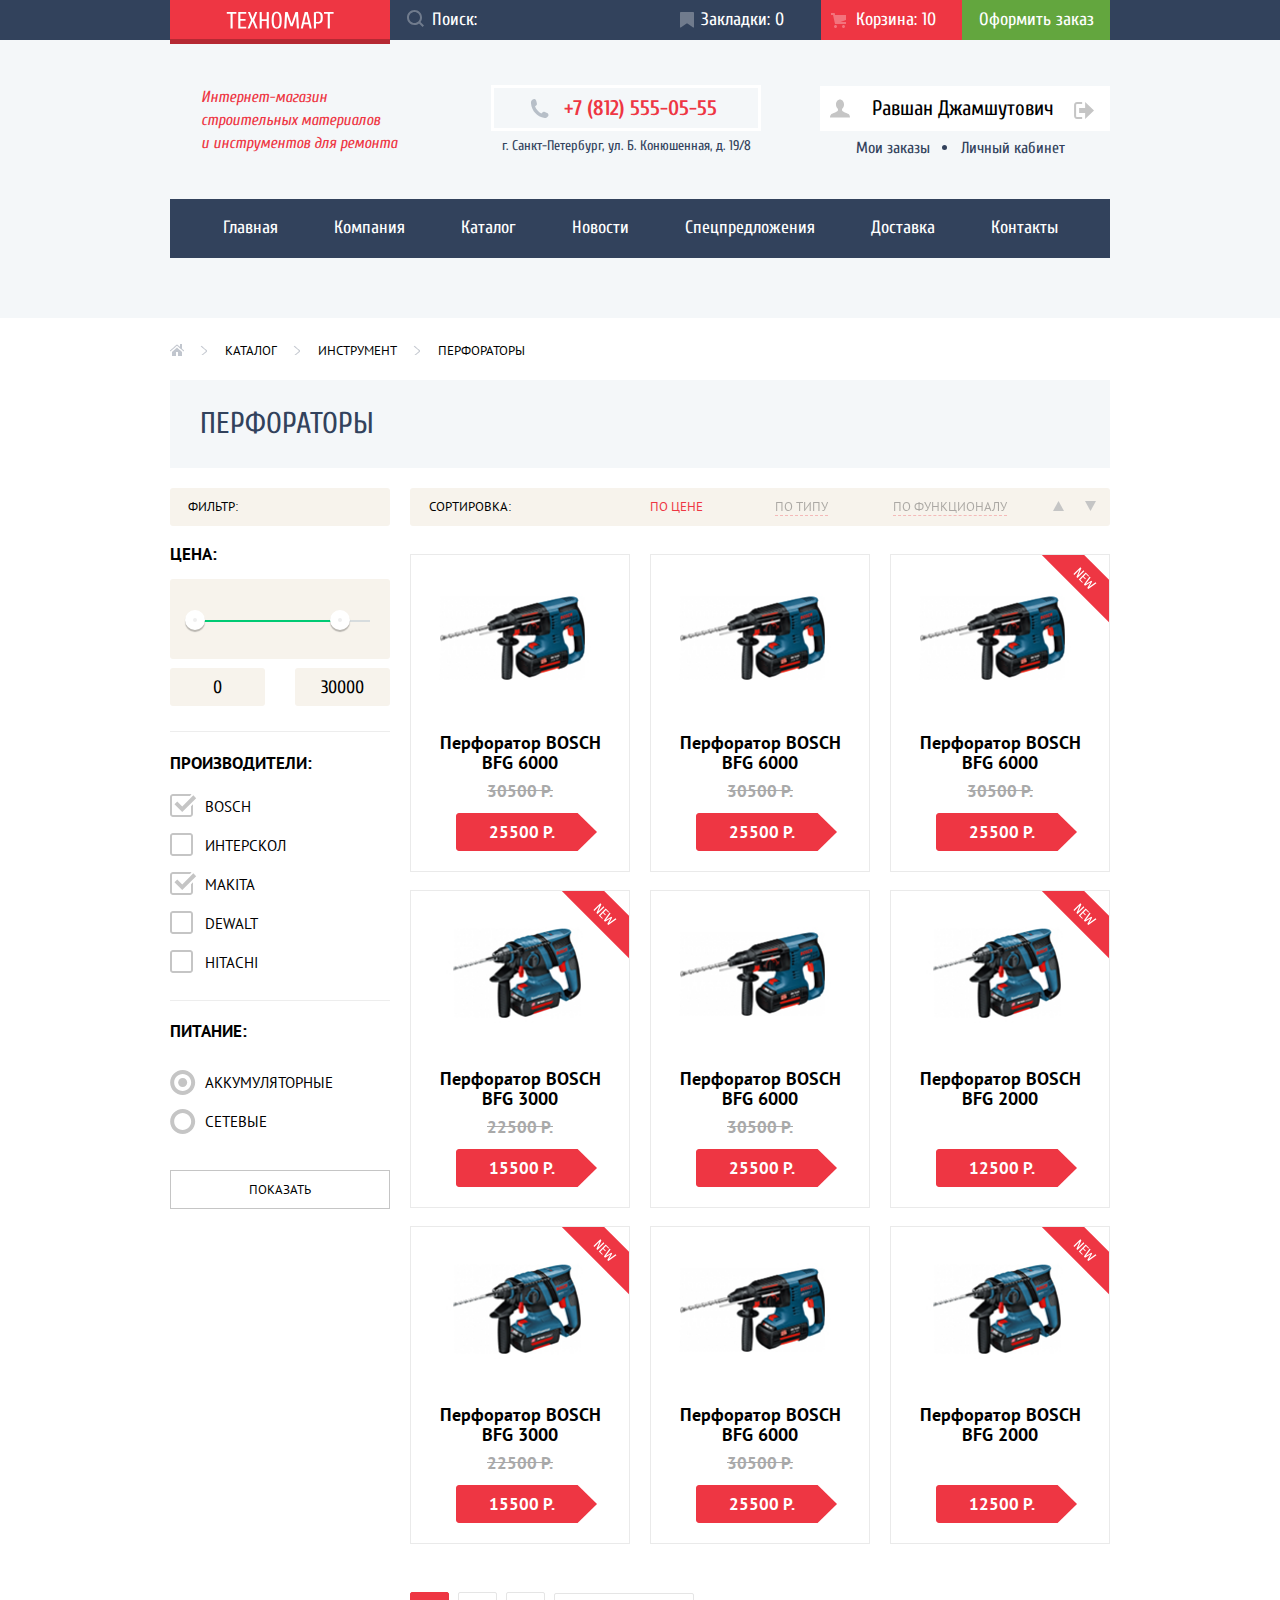
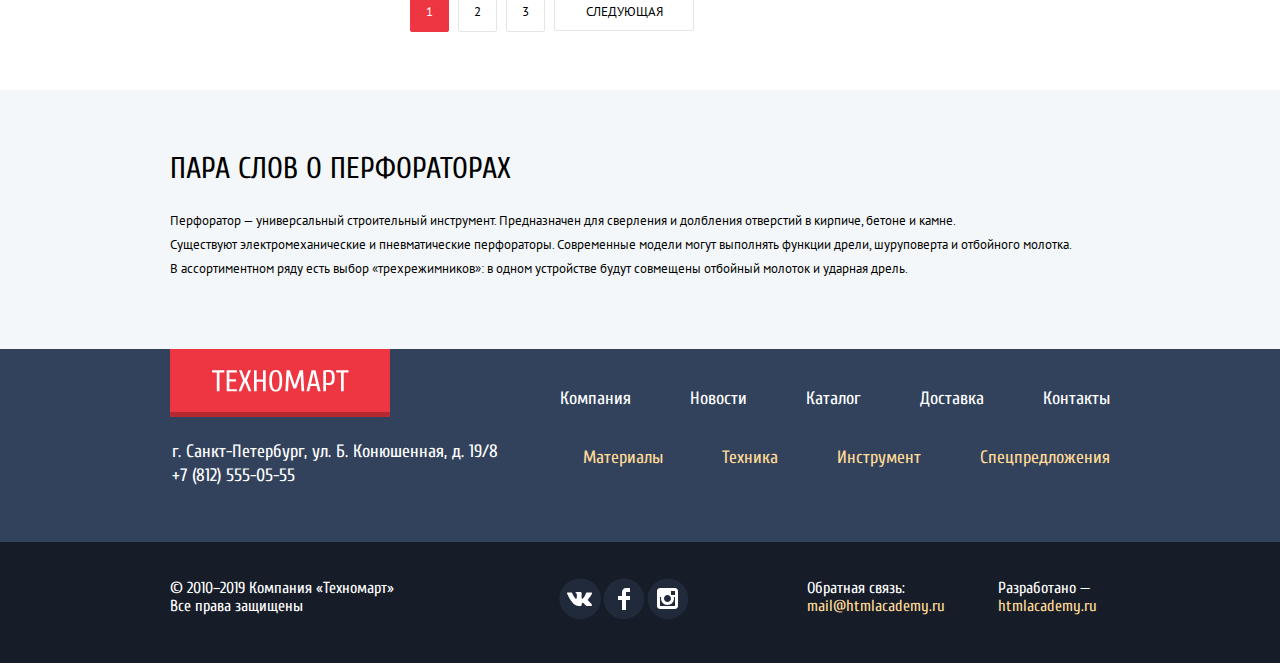
==== catalog.html @ 184f6bbd "." ====
<!DOCTYPE html>
<html lang="ru">

<head>
  <meta charset="UTF-8">
  <title>Техномарт-каталог</title>
  <link
    href="https://fonts.googleapis.com/css2?family=Cuprum:ital,wght@0,400;0,700;1,400&family=PT+Sans:wght@400;700&display=swap"
    rel="stylesheet">
  <link rel="stylesheet" href="css/normalize.css">
  <link rel="stylesheet" href="css/styles.css">
</head>

<body>
  <header class="header header-catalog">
    <div class="header-panel">
      <div class="header-container">
        <a href="index.html" class="header-logo-link">
          <img src="img/logo-technomart.svg" alt="Техномарт" width="108" height="18" class="header-logo">
        </a>
        <form class="input-search-form" action="echo.htmlacademy.ru" method="post">
          <input class="input-search" type="text" name="search" id="search-field" placeholder="Поиск:">
          <label class="header-search-icon" for="search-field">
            <span class="visually-hidden">Поле для поиска</span>
            <svg width="17" height="17" viewBox="0 0 17 17">
              <path fill-rule="evenodd" clip-rule="evenodd"
                d="M13.458 12.044L17 15.586L15.586 17L12.044 13.458C10.782 14.421 9.21 15 7.5 15C3.35786 15 0 11.6421 0 7.5C0 3.35786 3.35786 0 7.5 0C11.6421 0 15 3.35786 15 7.5C15.0001 9.14309 14.4581 10.7403 13.458 12.044ZM7.5 2C4.467 2 2 4.467 2 7.5C2.00331 10.5362 4.4638 12.9967 7.5 13C10.532 13 13 10.532 13 7.5C13 4.467 10.532 2 7.5 2Z" />
            </svg>
          </label>
        </form>
        <a href="blank.html" class="header-button button-bookmark">Закладки: 0</a>
        <a href="blank.html" class="header-button button-basket button-basket-active">Корзина: 10</a>
        <a href="blank.html" class="button-green">Оформить заказ</a>
      </div>
    </div>

    <div class="container">
      <div class="header-middle">
        <p class="header-text">
          Интернет-магазин<br>
          строительных материалов<br>
          и инструментов для ремонта</p>
        <div class="header-middle-wrapper">
          <a href="tel:88125550555" class="header-tel">+7 (812) 555-05-55</a>
          <address class="header-address">г. Санкт-Петербург, ул. Б. Конюшенная, д. 19/8</address>
        </div>
        <div class="user-profile">
          <a href="blank.html" class="user-name">
            <svg class="user-name-icon" width="20" height="19" viewBox="0 0 20 19" xmlns="http://www.w3.org/2000/svg">
              <path
                d="M17.881 14.666C15.737 13.931 13.625 13 12.674 12.276C12.017 11.775 11.904 10.658 12.157 9.861C13.275 8.958 14.021 7.384 14.021 5.583C14.021 2.776 12.221 0.5 10 0.5C7.77902 0.5 5.97901 2.776 5.97901 5.583C5.97901 7.384 6.72501 8.957 7.84201 9.86C8.09501 10.658 7.98302 11.775 7.32502 12.276C6.37502 13 4.26201 13.93 2.11801 14.666C-0.0259852 15.402 1.48343e-05 18.5 1.48343e-05 18.5H20C20 18.5 20.025 15.401 17.881 14.666Z" />
            </svg>
            Равшан Джамшутович
          </a>
          <a href="blank.html" class="user-name">
            <svg class="user-name-exit-icon" width="20" height="17" viewBox="0 0 20 17" fill="none">
              <path d="M20 8.5L11.125 0V6H5.125V11H11.125V17L20 8.5Z" />
              <path
                d="M2.10591 13.952V3.048C2.12391 2.672 2.27691 1.991 3.11591 1.991H8.14291V0H3.11591C0.937914 0 0.111914 1.81 0.0869141 3.027V13.973C0.111914 15.189 0.937914 17 3.11591 17H8.14291V15.01H3.11591C2.27691 15.01 2.12391 14.327 2.10591 13.952Z" />
            </svg>
          </a>
          <ul class="user-profile-list">
            <li><a href="blank.html" class="user-profile-link user-profile-link-orders">Мои заказы</a></li>
            <li><a href="blank.html" class="user-profile-link">Личный кабинет</a></li>
          </ul>
        </div>
      </div>
      <nav class="nav">
        <ul class="nav-list">
          <li><a href="index.html" class="nav-link">Главная</a></li>
          <li><a href="blank.html" class="nav-link">Компания</a></li>
          <li><a href="catalog.html" class="nav-link">Каталог</a></li>
          <li><a href="blank.html" class="nav-link">Новости</a></li>
          <li><a href="blank.html" class="nav-link">Спецпредложения</a></li>
          <li><a href="blank.html" class="nav-link">Доставка</a></li>
          <li><a href="blank.html" class="nav-link">Контакты</a></li>
        </ul>
      </nav>
    </div>
  </header>
  <main class="main">
    <section class="bread-crumbs container">
      <h2 class="visually-hidden">Хлебные крошки</h2>
      <ul class="bread-crumbs-list">
        <li class="bread-crumbs-list-img">
          <a href="index.html">
            <img src="img/icon-home.png" alt="На главную страницу">
          </a>
        </li>
        <li class="bread-crumbs-list-item">
          <a href="catalog.html">Каталог</a>
        </li>
        <li class="bread-crumbs-list-item">
          <a href="blank.html">Инструмент</a>
        </li>
        <li class="bread-crumbs-list-item">Перфораторы</li>
      </ul>
    </section>

    <div class="main-title container">
      <h1 class=" title">Перфораторы</h1>
    </div>

    <div class="wrapper container">
      <section class="filters">
        <h2>Фильтр:</h2>
        <form class="filters-form" action="https://echo.htmlacademy.ru" method="get">
          <fieldset>
            <legend>Цена:</legend>
            <div class="range-controls">
              <div class="scale">
                <div class="bar">
                  <button class="toggle toggle-min" type="button" aria-hidden="true">
                    <span class="visually-hidden">Цена,от</span>
                  </button>
                  <button class="toggle toggle-max" type="button" aria-hidden="true">
                    <span class="visually-hidden">Цена,до</span>
                  </button>
                </div>
              </div>
            </div>
            <div class="input-wrapper">
              <label for="price-min" class="visually-hidden">Цена,от</label>
              <input type="number" name="price-min" id="price-min" step="1" value="0">
              <label for="price-max" class="visually-hidden">Цена,до</label>
              <input type="number" name="price-max" id="price-max" step="1" value="30000">
            </div>
          </fieldset>
          <fieldset class="filters-checkbox">
            <legend>Производители:</legend>
            <ul class="filter-list filter-list-checkbox">
              <li class="filter-item filter-checkbox">
                <label class="filter-checkbox-label">
                  <input class="checkbox-input" type="checkbox" name="bosh" checked>
                  <svg class="checkbox-icon" width="27" height="23" viewBox="0 0 27 23">
                    <path class="checkbox-icon-off" fill-rule="evenodd" clip-rule="evenodd"
                      d="M3 0H20C21.65 0 23 1.35 23 3V20C23 21.65 21.65 23 20 23H3C1.35 23 0 21.65 0 20V3C0 1.35 1.35 0 3 0ZM21 3C21 2.458 20.542 2 20 2H3C2.458 2 2 2.458 2 3V20C2 20.542 2.458 21 3 21H20C20.542 21 21 20.542 21 20V3Z" />
                    <g class="checkbox-icon-on">
                      <path
                        d="M7.28505 7.48598L4.45605 10.315L12.2391 18.098L26.1711 4.16598L23.3431 1.33698L12.2391 12.439L7.28505 7.48598Z" />
                      <path
                        d="M21 20C21 20.542 20.542 21 20 21H3C2.458 21 2 20.542 2 20V3C2 2.458 2.458 2 3 2H19.908L21.493 0.415C21.041 0.146542 20.5257 0.00329969 20 0H3C1.35 0 0 1.35 0 3V20C0 21.65 1.35 23 3 23H20C21.65 23 23 21.65 23 20V10.171L21 12.171V20Z" />
                    </g>
                  </svg>
                  <span>Bosch</span>
                </label>
              </li>
              <li class="filter-item filter-checkbox">
                <label class="filter-checkbox-label">
                  <input class="checkbox-input" type="checkbox" name="interskol">
                  <svg class="checkbox-icon" width="27" height="23" viewBox="0 0 27 23">
                    <path class="checkbox-icon-off" fill-rule="evenodd" clip-rule="evenodd"
                      d="M3 0H20C21.65 0 23 1.35 23 3V20C23 21.65 21.65 23 20 23H3C1.35 23 0 21.65 0 20V3C0 1.35 1.35 0 3 0ZM21 3C21 2.458 20.542 2 20 2H3C2.458 2 2 2.458 2 3V20C2 20.542 2.458 21 3 21H20C20.542 21 21 20.542 21 20V3Z" />
                    <g class="checkbox-icon-on">
                      <path
                        d="M7.28505 7.48598L4.45605 10.315L12.2391 18.098L26.1711 4.16598L23.3431 1.33698L12.2391 12.439L7.28505 7.48598Z" />
                      <path
                        d="M21 20C21 20.542 20.542 21 20 21H3C2.458 21 2 20.542 2 20V3C2 2.458 2.458 2 3 2H19.908L21.493 0.415C21.041 0.146542 20.5257 0.00329969 20 0H3C1.35 0 0 1.35 0 3V20C0 21.65 1.35 23 3 23H20C21.65 23 23 21.65 23 20V10.171L21 12.171V20Z" />
                    </g>
                  </svg>
                  <span>Интерскол</span>
                </label>
              </li>
              <li class="filter-item filter-checkbox">
                <label class="filter-checkbox-label">
                  <input class="checkbox-input" type="checkbox" name="makita" checked>
                  <svg class="checkbox-icon" width="27" height="23" viewBox="0 0 27 23">
                    <path class="checkbox-icon-off" fill-rule="evenodd" clip-rule="evenodd"
                      d="M3 0H20C21.65 0 23 1.35 23 3V20C23 21.65 21.65 23 20 23H3C1.35 23 0 21.65 0 20V3C0 1.35 1.35 0 3 0ZM21 3C21 2.458 20.542 2 20 2H3C2.458 2 2 2.458 2 3V20C2 20.542 2.458 21 3 21H20C20.542 21 21 20.542 21 20V3Z" />
                    <g class="checkbox-icon-on">
                      <path
                        d="M7.28505 7.48598L4.45605 10.315L12.2391 18.098L26.1711 4.16598L23.3431 1.33698L12.2391 12.439L7.28505 7.48598Z" />
                      <path
                        d="M21 20C21 20.542 20.542 21 20 21H3C2.458 21 2 20.542 2 20V3C2 2.458 2.458 2 3 2H19.908L21.493 0.415C21.041 0.146542 20.5257 0.00329969 20 0H3C1.35 0 0 1.35 0 3V20C0 21.65 1.35 23 3 23H20C21.65 23 23 21.65 23 20V10.171L21 12.171V20Z" />
                    </g>
                  </svg>
                  <span>Makita</span>
                </label>
              </li>
              <li class="filter-item filter-checkbox">
                <label class="filter-checkbox-label">
                  <input class="checkbox-input" type="checkbox" name="dewalt">
                  <svg class="checkbox-icon" width="27" height="23" viewBox="0 0 27 23">
                    <path class="checkbox-icon-off" fill-rule="evenodd" clip-rule="evenodd"
                      d="M3 0H20C21.65 0 23 1.35 23 3V20C23 21.65 21.65 23 20 23H3C1.35 23 0 21.65 0 20V3C0 1.35 1.35 0 3 0ZM21 3C21 2.458 20.542 2 20 2H3C2.458 2 2 2.458 2 3V20C2 20.542 2.458 21 3 21H20C20.542 21 21 20.542 21 20V3Z" />
                    <g class="checkbox-icon-on">
                      <path
                        d="M7.28505 7.48598L4.45605 10.315L12.2391 18.098L26.1711 4.16598L23.3431 1.33698L12.2391 12.439L7.28505 7.48598Z" />
                      <path
                        d="M21 20C21 20.542 20.542 21 20 21H3C2.458 21 2 20.542 2 20V3C2 2.458 2.458 2 3 2H19.908L21.493 0.415C21.041 0.146542 20.5257 0.00329969 20 0H3C1.35 0 0 1.35 0 3V20C0 21.65 1.35 23 3 23H20C21.65 23 23 21.65 23 20V10.171L21 12.171V20Z" />
                    </g>
                  </svg>
                  <span>Dewalt</span>
                </label>
              </li>
              <li class="filter-item filter-checkbox">
                <label class="filter-checkbox-label">
                  <input class="checkbox-input" type="checkbox" name="hitachi">
                  <svg class="checkbox-icon" width="27" height="23" viewBox="0 0 27 23">
                    <path class="checkbox-icon-off" fill-rule="evenodd" clip-rule="evenodd"
                      d="M3 0H20C21.65 0 23 1.35 23 3V20C23 21.65 21.65 23 20 23H3C1.35 23 0 21.65 0 20V3C0 1.35 1.35 0 3 0ZM21 3C21 2.458 20.542 2 20 2H3C2.458 2 2 2.458 2 3V20C2 20.542 2.458 21 3 21H20C20.542 21 21 20.542 21 20V3Z" />
                    <g class="checkbox-icon-on">
                      <path
                        d="M7.28505 7.48598L4.45605 10.315L12.2391 18.098L26.1711 4.16598L23.3431 1.33698L12.2391 12.439L7.28505 7.48598Z" />
                      <path
                        d="M21 20C21 20.542 20.542 21 20 21H3C2.458 21 2 20.542 2 20V3C2 2.458 2.458 2 3 2H19.908L21.493 0.415C21.041 0.146542 20.5257 0.00329969 20 0H3C1.35 0 0 1.35 0 3V20C0 21.65 1.35 23 3 23H20C21.65 23 23 21.65 23 20V10.171L21 12.171V20Z" />
                    </g>
                  </svg>
                  <span>Hitachi</span>
                </label>
              </li>
            </ul>
          </fieldset>
          <fieldset class="filters-radio">
            <legend>Питание:</legend>
            <ul class="filter-list filter-list-radio">
              <li class="filter-item filter-radio">
                <label class="filter-radio-label">
                  <input class="radio-input" type="radio" name="energy-type" value="accumulator" checked>
                  <svg class="radio-icon" width="26" height="26" viewBox="0 0 26 26">
                    <path class="radio-icon-off" fill-rule="evenodd" clip-rule="evenodd"
                      d="M0.162415 12.5C0.162415 5.597 5.75941 0 12.6624 0C19.5654 0 25.1624 5.597 25.1624 12.5C25.1624 19.403 19.5654 25 12.6624 25C5.75941 25 0.162415 19.403 0.162415 12.5ZM21.1624 12.5C21.1624 7.813 17.3494 4 12.6624 4C7.97541 4 4.16241 7.813 4.16241 12.5C4.16241 17.187 7.97541 21 12.6624 21C17.3494 21 21.1624 17.187 21.1624 12.5Z" />
                    <path class="radio-icon-on" fill-rule="evenodd" clip-rule="evenodd"
                      d="M12.6624 17C15.1477 17 17.1624 14.9853 17.1624 12.5C17.1624 10.0147 15.1477 8 12.6624 8C10.1771 8 8.16241 10.0147 8.16241 12.5C8.16241 14.9853 10.1771 17 12.6624 17Z" />
                  </svg>
                  <span>Аккумуляторные</span>
                </label><br>
              </li>
              <li class="filter-item filter-radio">
                <label class="filter-radio-label">
                  <input class="radio-input" type="radio" name="energy-type" value="mains-power">
                  <svg class="radio-icon" width="26" height="26" viewBox="0 0 26 26">
                    <path class="radio-icon-off" fill-rule="evenodd" clip-rule="evenodd"
                      d="M0.162415 12.5C0.162415 5.597 5.75941 0 12.6624 0C19.5654 0 25.1624 5.597 25.1624 12.5C25.1624 19.403 19.5654 25 12.6624 25C5.75941 25 0.162415 19.403 0.162415 12.5ZM21.1624 12.5C21.1624 7.813 17.3494 4 12.6624 4C7.97541 4 4.16241 7.813 4.16241 12.5C4.16241 17.187 7.97541 21 12.6624 21C17.3494 21 21.1624 17.187 21.1624 12.5Z" />
                    <path class="radio-icon-on" fill-rule="evenodd" clip-rule="evenodd"
                      d="M12.6624 17C15.1477 17 17.1624 14.9853 17.1624 12.5C17.1624 10.0147 15.1477 8 12.6624 8C10.1771 8 8.16241 10.0147 8.16241 12.5C8.16241 14.9853 10.1771 17 12.6624 17Z" />
                  </svg>
                  <span>Сетевые</span>
                </label>
              </li>
            </ul>
          </fieldset>
          <button type="submit" class="button-submit">Показать</button>
        </form>
      </section>

      <div class="right-column">
        <section class="sorting">
          <h2 class="visually-hidden">Сортировка товаров</h2>
          <h3>Сортировка:</h3>
          <ul class="sorting-list">
            <li class="sorting-item">
              <a href="blank.html" class="sotring-link sotring-link-active">По цене</a>
            </li>
            <li class="sorting-item">
              <a href="blank.html" class="sotring-link">По типу</a>
            </li>
            <li class="sorting-item">
              <a href="blank.html" class="sotring-link">По функционалу</a>
            </li>
            <li class="sorting-item">
              <a href="blank.html" class="sotring-button button-up">
                <svg class="sorting-button-up-img" width="11" height="10" viewBox="0 0 11 10"
                  xmlns="http://www.w3.org/2000/svg">
                  <path d="M5.5 0L11 10L0 10" />
                </svg>
                <span class="visually-hidden">Сортировка по возрастанию</span>
              </a>
            </li>
            <li class="sorting-item">
              <a href="blank.html" class="sotring-button button-down">
                <svg class="sorting-button-down-img" width="11" height="10" viewBox="0 0 11 10"
                  xmlns="http://www.w3.org/2000/svg">
                  <path d="M5.5 10L0 0H11" />
                </svg>
                <span class="visually-hidden">Сортировка по убыванию</span>
              </a>
            </li>
          </ul>
        </section>

        <section class="products">
          <ul class="products-list">
            <li class="products-item catalog-item">
              <div class="hover-block">
                <a href="blank.html" class="hover-link hover-link-buy">Купить</a>
                <a href="blank.html" class="hover-link hover-link-bookmarks">В закладки</a>
              </div>
              <a href="blank.html" class="catalog-link">
                <img src="img/bosh-6000.jpg" alt="Перфоратор BOSCH BFG 6000" width="186" height="164">
                <h3 class="catalog-title">
                  Перфоратор BOSCH
                  BFG 6000
                </h3>
                <s class="catalog-old-price">30500 Р.</s>
                <span class="catalog-new-price">25500 Р.</span>
              </a>
            </li>
            <li class="products-item catalog-item">
              <div class="hover-block">
                <a href="blank.html" class="hover-link hover-link-buy">Купить</a>
                <a href="blank.html" class="hover-link hover-link-bookmarks">В закладки</a>
              </div>
              <a href="blank.html" class="catalog-link">
                <img src="img/bosh-6000.jpg" alt="Перфоратор BOSCH BFG 6000" width="186" height="164">
                <h3 class="catalog-title">
                  Перфоратор BOSCH
                  BFG 6000
                </h3>
                <s class="catalog-old-price">30500 Р.</s>
                <span class="catalog-new-price">25500 Р.</span>
              </a>
            </li>
            <li class="products-item products-item-new catalog-item">
              <div class="hover-block">
                <a href="blank.html" class="hover-link hover-link-buy">Купить</a>
                <a href="blank.html" class="hover-link hover-link-bookmarks">В закладки</a>
              </div>
              <a href="blank.html" class="catalog-link">
                <img src="img/bosh-6000.jpg" alt="Перфоратор BOSCH BFG 6000" width="186" height="164">
                <h3>
                  Перфоратор BOSCH
                  BFG 6000
                </h3>
                <s class="catalog-old-price">30500 Р.</s>
                <span class="catalog-new-price">25500 Р.</span>
              </a>
            </li>
            <li class="products-item products-item-new catalog-item">
              <div class="hover-block">
                <a href="blank.html" class="hover-link hover-link-buy">Купить</a>
                <a href="blank.html" class="hover-link hover-link-bookmarks">В закладки</a>
              </div>
              <a href="blank.html" class="catalog-link">
                <img src="img/bosh-2000-3000.jpg" alt="Перфоратор BOSCH BFG 6000" width="186" height="164">
                <h3 class="catalog-title">
                  Перфоратор BOSCH
                  BFG 3000
                </h3>
                <s class="catalog-old-price">22500 Р.</s>
                <span class="catalog-new-price">15500 Р.</span>
              </a>
            </li>
            <li class="products-item catalog-item">
              <div class="hover-block">
                <a href="blank.html" class="hover-link hover-link-buy">Купить</a>
                <a href="blank.html" class="hover-link hover-link-bookmarks">В закладки</a>
              </div>
              <a href="blank.html" class="catalog-link">
                <img src="img/bosh-6000.jpg" alt="Перфоратор BOSCH BFG 6000" width="186" height="164">
                <h3 class="catalog-title">
                  Перфоратор BOSCH
                  BFG 6000
                </h3>
                <s>30500 Р.</s>
                <span class="catalog-new-price">25500 Р.</span>
              </a>
            </li>
            <li class="products-item products-item-new catalog-item">
              <div class="hover-block">
                <a href="blank.html" class="hover-link hover-link-buy">Купить</a>
                <a href="blank.html" class="hover-link hover-link-bookmarks">В закладки</a>
              </div>
              <a href="blank.html" class="catalog-link">
                <img src="img/bosh-2000-3000.jpg" alt="Перфоратор BOSCH BFG 6000" width="186" height="164">
                <h3 class="catalog-title">
                  Перфоратор BOSCH
                  BFG 2000
                </h3>
                <span class="catalog-new-price">12500 Р.</span>
              </a>
            </li>
            <li class="products-item products-item-new catalog-item">
              <div class="hover-block">
                <a href="blank.html" class="hover-link hover-link-buy">Купить</a>
                <a href="blank.html" class="hover-link hover-link-bookmarks">В закладки</a>
              </div>
              <a href="blank.html" class="catalog-link">
                <img src="img/bosh-2000-3000.jpg" alt="Перфоратор BOSCH BFG 6000" width="186" height="164">
                <h3 class="catalog-title">
                  Перфоратор BOSCH
                  BFG 3000
                </h3>
                <s class="catalog-old-price">22500 Р.</s>
                <span class="catalog-new-price">15500 Р.</span>
              </a>
            </li>
            <li class="products-item catalog-item">
              <div class="hover-block">
                <a href="blank.html" class="hover-link hover-link-buy">Купить</a>
                <a href="blank.html" class="hover-link hover-link-bookmarks">В закладки</a>
              </div>
              <a href="blank.html" class="catalog-link">
                <img src="img/bosh-6000.jpg" alt="Перфоратор BOSCH BFG 6000" width="186" height="164">
                <h3 class="catalog-title">
                  Перфоратор BOSCH
                  BFG 6000
                </h3>
                <s class="catalog-old-price">30500 Р.</s>
                <span class="catalog-new-price">25500 Р.</span>
              </a>
            </li>
            <li class="products-item products-item-new catalog-item">
              <div class="hover-block">
                <a href="blank.html" class="hover-link hover-link-buy">Купить</a>
                <a href="blank.html" class="hover-link hover-link-bookmarks">В закладки</a>
              </div>
              <a href="blank.html" class="catalog-link">
                <img src="img/bosh-2000-3000.jpg" alt="Перфоратор BOSCH BFG 6000" width="186" height="164">
                <h3 class="catalog-title">
                  Перфоратор BOSCH
                  BFG 2000
                </h3>
                <span class="catalog-new-price">12500 Р.</span>
              </a>
            </li>
          </ul>
          <section class="site-nav">
            <h2 class="visually-hidden">Навигация по сайту</h2>
            <ul class="site-nav-list">
              <li class="site-nav-item site-nav-item-active">
                <a href="blank.html">1</a>
              </li>
              <li class="site-nav-item">
                <a href="blank.html">2</a>
              </li>
              <li class="site-nav-item">
                <a href="blank.html">3</a>
              </li>
              <li class="site-nav-item site-nav-item-button">
                <a href="blank.html">Следующая</a>
              </li>
            </ul>
          </section>
        </section>
      </div>
    </div>

    <section class="perforator-description">
      <div class="container">
        <h2 class="perforator-description-title title">Пара слов о перфораторах</h2>
        <p>Перфоратор — универсальный строительный инструмент. Предназначен для сверления и долбления отверстий в
          кирпиче,
          бетоне и камне.<br>
          Существуют электромеханические и пневматические перфораторы. Современные модели могут выполнять функции дрели,
          шуруповерта и отбойного молотка.<br>
          В ассортиментном ряду есть выбор «трехрежимников»: в одном устройстве будут совмещены отбойный молоток и
          ударная
          дрель.</p>
      </div>
    </section>

  </main>
  <footer class="footer">
    <div class="container">
      <div class="footer-top">
        <a href="blank.html" class="footer-logo-link">
          <img src="img/logo-technomart-footer.svg" alt="Техномарт" width="138" height="23" class="footer-logo">
        </a>
        <ul class="footer-list-top footer-list">
          <li class="list-top-item">
            <a href="blank.html">Компания</a>
          </li>
          <li class="list-top-item">
            <a href="blank.html">Новости</a>
          </li>
          <li class="list-top-item">
            <a href="catalog.html">Каталог</a>
          </li>
          <li class="list-top-item">
            <a href="blank.html">Доставка</a>
          </li>
          <li class="list-top-item">
            <a href="blank.html">Контакты</a>
          </li>
        </ul>
      </div>
      <div class="footer-middle">
        <address class="footer-address">г. Санкт-Петербург, ул. Б. Конюшенная, д. 19/8<br>
          +7 (812) 555-05-55</address>
        <ul class="footer-list-bottom footer-list">
          <li class="list-bottom-item">
            <a href="blank.html">Материалы</a>
          </li>
          <li class="list-bottom-item">
            <a href="blank.html">Техника</a>
          </li>
          <li class="list-bottom-item">
            <a href="blank.html">Инструмент</a>
          </li>
          <li class="list-bottom-item">
            <a href="blank.html">Спецпредложения</a>
          </li>
        </ul>
      </div>
    </div>
    <div class="footer-contacts">
      <div class="container">
        <p class="footer-copyright">© 2010–2019 Компания «Техномарт»<br>
          Все права защищены</p>
        <ul class="social-list">
          <li class="socal-item">
            <a href="blank.html">
              <svg class="social-item-icon" width="44" height="44" viewBox="0 0 44 44"
                xmlns="http://www.w3.org/2000/svg">
                <path fill-rule="evenodd" clip-rule="evenodd"
                  d="M22.1627 1.4839C33.6533 1.4839 42.9683 10.5873 42.9683 21.8169C42.9683 33.0461 33.6533 42.1494 22.1627 42.1494C10.6721 42.1494 1.35714 33.0461 1.35714 21.8169C1.35714 10.5873 10.6721 1.4839 22.1627 1.4839Z" />
                <path
                  d="M24.5403 25.7281C25.4609 25.4384 26.6396 27.6406 27.8943 28.4834C28.8361 29.1219 29.5573 28.9841 29.5573 28.9841L32.9017 28.9372C32.9017 28.9372 34.6495 28.8322 33.8233 27.4803C33.7549 27.3678 33.3389 26.4781 31.334 24.6472C29.2376 22.7319 29.5217 23.0422 32.0456 19.7309C33.5835 17.7125 34.1988 16.4797 34.0062 15.9547C33.8213 15.4494 32.6918 15.5806 32.6918 15.5806L28.9237 15.6059C28.5568 15.6069 28.2458 15.7175 28.1042 16.0887C28.1013 16.0925 27.5062 17.6506 26.7127 18.9753C25.0362 21.7775 24.367 21.9266 24.0896 21.7512C23.4531 21.3453 23.6139 20.1228 23.6139 19.2537C23.6139 16.5378 24.0299 15.4053 22.7993 15.1128C22.3881 15.0153 22.0876 14.9516 21.039 14.9422C19.6985 14.9225 18.5603 14.9422 17.9151 15.2506C17.4866 15.4597 17.1582 15.9181 17.3576 15.9444C17.6079 15.9772 18.1693 16.0944 18.4698 16.4937C18.8559 17.0112 18.8444 18.1709 18.8444 18.1709C18.8444 18.1709 19.0649 21.3687 18.3244 21.7653C17.8159 22.0372 17.1207 21.4822 15.6252 18.9378C14.8616 17.6366 14.2847 16.1984 14.2847 16.1984C14.2847 16.1984 14.173 15.9312 13.9708 15.785C13.7301 15.6116 13.393 15.5562 13.393 15.5562L9.81659 15.5787C9.81659 15.5787 9.27926 15.5937 9.08185 15.8244C8.90659 16.0287 9.06741 16.4506 9.06741 16.4506C9.06741 16.4506 11.8687 22.9016 15.0407 26.1509C17.9488 29.1341 21.2537 28.9362 21.2537 28.9362H22.7511C22.7511 28.9362 23.2027 28.8856 23.4339 28.6437C23.6496 28.4187 23.6399 27.9959 23.6399 27.9959C23.6399 27.9959 23.6101 26.0187 24.5403 25.7281Z"
                  fill="white" />
              </svg>
              <span class="visually-hidden">Вконтакте</span>
            </a>
          </li>
          <li class="socal-item">
            <a href="blank.html">
              <svg class="social-item-icon" width="44" height="44" viewBox="0 0 44 44"
                xmlns="http://www.w3.org/2000/svg">
                <path fill-rule="evenodd" clip-rule="evenodd"
                  d="M21.8938 1.4839C33.1232 1.4839 42.2265 10.5873 42.2265 21.8169C42.2265 33.0461 33.1232 42.1494 21.8938 42.1494C10.6643 42.1494 1.56108 33.0461 1.56108 21.8169C1.56108 10.5873 10.6643 1.4839 21.8938 1.4839Z" />
                <path d="M28 15V11H24C21.7909 11 20 12.7909 20 15V19H16V23H20V33H24V23H28V19H24V15H28Z" fill="white" />
              </svg>
              <span class="visually-hidden">Фейсбук</span>
            </a>
          </li>
          <li class="socal-item">
            <a href="blank.html">
              <svg class="social-item-icon" width="44" height="44" viewBox="0 0 44 44"
                xmlns="http://www.w3.org/2000/svg">
                <path fill-rule="evenodd" clip-rule="evenodd"
                  d="M21.8938 1.4839C33.1233 1.4839 42.2265 10.5873 42.2265 21.8169C42.2265 33.0461 33.1233 42.1494 21.8938 42.1494C10.6643 42.1494 1.56112 33.0461 1.56112 21.8169C1.56112 10.5873 10.6643 1.4839 21.8938 1.4839Z" />
                <path fill-rule="evenodd" clip-rule="evenodd"
                  d="M14 11H29C30.65 11 32 12.35 32 14V29C32 30.65 30.65 32 29 32H14C12.35 32 11 30.65 11 29V14C11 12.35 12.35 11 14 11ZM25 21.5C25 19.57 23.43 18 21.5 18C19.57 18 18 19.57 18 21.5C18 23.43 19.57 25 21.5 25C23.43 25 25 23.43 25 21.5ZM14 29V20H15.181C15.0626 20.4913 15.0019 20.9947 15 21.5C15 25.0899 17.9101 28 21.5 28C25.0899 28 28 25.0899 28 21.5C27.9986 20.9946 27.9379 20.4912 27.819 20H29V29H14ZM25 18H29V14H25V18Z"
                  fill="white" />
              </svg>

              <span class="visually-hidden">Инстаграм</span>
            </a>
          </li>
        </ul>
        <p class="footer-feedback">Обратная связь:<br>
          <a href="mail@htmlacademy.ru">mail@htmlacademy.ru</a></p>
        <p class="footer-developer">Разработано —<br>
          <a href="https://htmlacademy.ru/intensive/htmlcss">htmlacademy.ru</a></p>
      </div>
    </div>
  </footer>
  <section class="basket-popup">
    <button type="button" class="button-close" aria-label="Закрыть"></button>
    <h2 class="title popup-title">Товар добавлен в корзину!</h2>
    <div class="basket-popup-wrapper">
      <a href="blank.html" class="button-red button-popup">Оформить заказ</a>
      <button type="button" class="popup-button">Продолжить покупки</button>
    </div>
  </section>
</body>

</html>
---- css/styles.css ----
:root {

  --black: #000000;
  --white: #ffffff;
  --beige: #F7F3EC;
  --white-background: #F4F7F9;
  --red-basic: red;
  --red: #EE3643;
  --dark-red: #BA2732;
  --dark-red-shadow: #B52933;
  --blue-special: #3BBCE3;
  --blue: #32425C;
  --blue-hover: #293449;
  --blue-shadow: #405069;
  --dark-blue: #161D29;
  --yellow: #FFDA96;
  --yellow-special: #FFBF47;
  --yellow-light: #FFC047;
  --yellow-background: #F9F5F0;
  --basic-green: #63A63E;
  --green-success: #5FBB2D;
  --green-light: #8ED78F;
  --green-dark: #518534;
  --green-shadow: #367315;
  --grey: #C5C5C5;
  --grey-hover: #B5B5B5;
  --grey-site-nav: #E5E5E5;
  --grey-opacity:rgba(197, 197, 197, 0.3);
  --grey-del: #A9A9A9;
  --grey-del-opacity: rgba(169, 169, 169, 0.3);
  --lilac-special: #DC91D8;

  --slider-background: rgba(0, 0, 0, 0.25);
  --card-shadow: rgba(0, 0, 0, 0.15);
  --link-background: rgba(255, 255, 255, 0.3);
  --social-background: #212A3A;
  --grey-border: #EAEAEA;
  --icon-background: #3D546F;
  --popup-background: #F1F1F1;
  --scale-background: #D7DCDE;
  --bar-background: #00CA74;
}

/* Global
=================== */

body {
  font-family: "Cuprum", Arial, sans-serif;
  font-size: 18px;
  line-height: 24px;
  color: var(--black);

  margin: 0;
  padding: 0;
}

*, *::before, ::after {
  box-sizing: border-box;
}

a {
  text-decoration: none;
}

img {
  max-width: 100%;
  height: auto;
}

.visually-hidden {
  position: absolute;
	clip: rect(1px, 1px, 1px, 1px);
	padding:0;
	border:0;
	height: 1px;
	width: 1px;
	overflow: hidden;
}
/* Button-red
======================== */
.button-red {
  font-size: 14px;
  line-height: 18px;
  background-color: var(--red);
  color: var(--white);
  text-transform: uppercase;
}

.button-red:hover,
.button-red:focus {
  background-color: var(--red);
}

.button-red:active {
  background-color: var(--dark-red);
}

/* Tittle */

.title {
  font-weight: normal;
  font-size: 30px;
  line-height: 30px;
  text-transform: uppercase;
  color: var(--blue);
}

/* Container */

.container {
  width: 940px;
  margin: 0 auto;
}

/* Header
======================= */
.header {
  margin-bottom: 21px;
  padding-bottom: 60px;
  background-color: var(--white-background);
}


.header-panel {
  background-color: var(--blue);
  margin-bottom: 40px;
}

.header-container {
  width: 940px;
  margin: 0 auto;

  display: flex;
}

.input-search-form {
  display: flex;
  flex-grow: 1;
  position: relative;
}

.header-panel input {
  line-height: 24px;
  color: var(--white);
  background-color: transparent;
  border: none;
  padding: 5px 5px 5px 42px;
  width: 100%;
}

::placeholder {
  color: var(--white);
}

.header-panel input:focus::placeholder {
   color:transparent;
}

.header-search-icon {
  width: 17px;
  height: 17px;

  fill: var(--white);
  opacity: 0.3;

  position: absolute;
  top: 10px;
  left: 17px;
  z-index: 1;
}


.header-logo-link {
  display: flex;
  justify-content: center;
  align-items: center;
  width: 220px;
  height: 39px;


  background-color: var(--red);
  box-shadow: 0 5px 0 0 var(--dark-red-shadow);
}

.header-logo-link:active {
  background-color: var(--dark-red);
}

.input-search-form:hover .header-search-icon {
  opacity: 1;
}

.input-search:focus + .header-search-icon{
  opacity: 1;
  fill: var(--red);
}

.header-panel input:focus {
  color: var(--black);
  background-color: var(--white);
}

.header-button {
  font-size: 18px;
  text-decoration: none;
  color: var(--white);
  padding: 8px 26px;

  display: flex;
  align-items: center;
}

.header-button:active {
  background-color: var(--dark-blue);
}


.button-green {
  font-size: 18px;
  color: var(--white);
  background-color: var(--basic-green);
  padding: 8px 16px 8px 17px;

}

.button-green:hover {
  background-color: var(--green-success);
}

.button-green:active {
  background-color: var(--green-success);
  opacity: 0.7;
}

.button-bookmark::before {
  content: "";
  background-image: url(../img/icon-bookmark.svg);
  opacity: 0.3;

  width: 14px;
  height: 16px;
  margin-right: 7px;

}

.button-bookmark:hover::before{
  opacity: 1;
}

.button-bookmark:active::before{
  opacity: 0.7;
}

.button-basket::before {
  content: "";
  background-image: url(../img/icon-cart.svg);
  opacity: 0.3;

  width: 15px;
  height: 15px;
  margin-right: 10px;
}

.button-basket-main:hover::before,
.button-basket:hover::before {
  opacity: 1;
}

.button-basket-main:active::before,
.button-basket:active::before {
  opacity: 0.7;
}

.header-middle {
  display: flex;
  margin-bottom: 39px;
}

.header-text {
  font-size: 16px;
  line-height: 23px;
  font-style: italic;
  color: var(--red);

  margin: 0;
  padding-left: 31px;
  padding-top: 2px;
  margin-right: 21px;
  width: 300px;
}


.header-middle-wrapper {
  margin-right: 20px;
  margin-top: 5px;
}


.header-tel {
  font-size: 21px;
  line-height: 30px;
  font-weight: 700;
  color: var(--red);
  border: 3px solid var(--white);

  display: flex;
  justify-content: center;
  align-items: center;
  padding: 5px 10px 5px 5px;
  margin-bottom: 3px;

  min-width: 270px;

}

.header-tel::before {
  content: "";
  width: 19px;
  height: 19px;

  margin-right: 15px;

  background-image: url(../img/icon-header-phone.svg);
}

.header-address {
  font-size: 14px;
  font-style: normal;
  color: var(--blue);
  margin-left: 11px;
}

.user-nav {
  list-style: none;
  margin: 0;
  padding: 0;

  display: flex;
  justify-content: flex-end;
  width: 300px;
  margin-top: 5px;

  margin-left: auto;

}

.user-profile-list {
  list-style: none;

  margin: 0;
  padding: 0;


}


.user-nav-link {
  font-size: 21px;
  line-height: 21px;
  color: var(--black);
  background-color: var(--white);

  padding: 12px 24px 12px 23px;
  display: flex;

}

.user-nav-link:hover {
  color: var(--red);

}

.user-nav-link:active {
  color: var(--grey);
}

.user-nav-login {
  display: flex;
  align-items: center;
  margin-right: 10px;
  padding: 12px 27px 12px 19px;
}

.user-nav-login-icon {
  fill: var(--grey);
  margin-right: 6px;
}

.user-nav-login:hover .user-nav-login-icon {
  fill: var(--blue);
}

/* Navigation
===================== */

.nav {
  background-color: var(--blue);
  display: flex;
  justify-content: center;
}


.nav-list {
  list-style: none;

  display: flex;
  flex-wrap: wrap;
  margin: 0;
  padding: 0;
}

.nav-link {
  color: var(--white);
  display: block;
  padding: 17px 28px 18px 28px;
  margin: 0 auto;
}

.nav-link:hover {
  background-color: var(--dark-blue);
 }

.nav-link:active {
  background-color: var(--dark-blue);
  opacity: 0.5;
}

/* promo
===================== */

.main > .promo-section {
  margin-top: 63px;
}

.promo-wrapper {
  display: grid;
  gap: 20px;
  grid-template-columns: 1fr 1fr 1fr;
  grid-template-rows: 1fr 1fr 1fr;
}

.promo-section {
  margin-bottom: 59px;
}

.promo-item {
  padding-top: 22px;
  padding-left: 22px;

  background-repeat: no-repeat;

}

.promo-item-new {
  position: relative;
}

.promo-item-new::after {
  content: "";
  width: 70px;
  height: 70px;
  background-image: url(../img/new.svg);
  position: absolute;
  z-index: 1;
  top: 0;
  right: 0;

}

.promo-item-yellow {
  background-color: var(--yellow-special);
  background-image: url(../img/promo-materials.svg);
  background-position: right 43px top 55%;
}

.promo-item-blue {
  background-color: var(--blue-special);
  background-image: url(../img/promo-drill.svg);
  background-position: right 31px top 56%;
}

.promo-item-lilac {
  background-color: var(--lilac-special);
  background-image: url(../img/promo-technics.svg);
  background-position: right 31px top 53%;
}

.promo-item-green {
  background-color: var(--green-light);
  background-image: url(../img/promo-sells.svg);
  background-position: right 45px top 52%;
}

.promo-item-yellow-light {
  background-color: var(--yellow-light);
  background-image: url(../img/promo-delivery.svg);
  background-position: right 31px top 55%;
}

.promo-title {
  font-weight: 700;
  font-size: 24px;
  line-height: 30px;
  color: var(--white);

  margin: 0;
  padding-bottom: 14px;
}

.promo-link {
  font-size: 14px;
  line-height: 18px;
  color: var(--white);
  background-color: var(--link-background);
  text-transform: uppercase;
  text-align: center;

  display: block;
  width: 135px;
  height: 37px;
  padding-top: 9px;
}

.promo-link:hover {
  background-color: var(--grey-opacity);

}

.promo-link:active {
  background-color: var(--grey-del-opacity);
}

/* Slider */
.promo-slider{
  width: 620px;
  height: 266px;
  position: relative;
  grid-column: 1/3;
  grid-row: 2/4;
}

.promo-slider::before {
  content: url(../img/slider-icon-left.svg);
  width: 100px;
  height: 100px;
  /* background-image: url(../img/slider-icon-left.svg); */

  position: absolute;
  left: 24px;
   top: 50%;
  /*margin-top: -10px;
  как вариант) */
  transform: translateY(-10px)
}

.promo-slider::after {
  content: url(../img/slider-icon-left.svg);
  width: 100px;
  height: 100px;
  /* background-image: url(../img/slider-icon-left.svg); */

  position: absolute;
  right: 20px;
  top: 63px;

  transform: rotate(180deg);
}


.slider-content {
  position: absolute;
  top: 0px;
  left: 0px;
  width: 100%;

  padding-top: 23px;
  padding-left: 24px;

  background-color: var(--slider-background);
}

.promo-slider-title {
  font-weight: 700;
  font-size: 36px;
  line-height: 36px;
  text-transform: uppercase;
  color: var(--white);

  margin: 0;
  padding-bottom: 6px;
}

.promo-slider-text {
  color:var(--white);

  margin: 0;
  padding-bottom: 16px;
}

.promo-slider-button {
  padding: 10px 46px;

  position: absolute;
  margin-top: 97px;
}

.promo-slider-button::before {
  content: "";

  width: 10px;
  height: 10px;
  background-color: var(--white);
  border-radius: 50%;

  position: absolute;
  top: 19px;
  left: 271px;
}

.promo-slider-button::after {
  content: "";

  width: 10px;
  height: 10px;
  background-color: var(--red);
  border: 2px solid var(--white);
  border-radius: 50%;

  position: absolute;
  top: 19px;
  left: 291px;
}

/* Popular
========================= */

.popular {
  margin-bottom: 70px;
}

.popular-wrapper {
  background-color: var(--yellow-background);

  justify-content: space-between;
  display: flex;
  align-items: center;
  padding-left: 28px;
  padding-right: 14px;
  margin-bottom: 20px;
}

.popular-title {
  margin: 0;
  padding: 30px 0;

}

.popular-button {
  padding: 10px 24px;
  display: block;
}

.popular-list {
  list-style: none;
  margin: 0;
  padding: 0;

  display: flex;
  justify-content: space-between;
}

.popular-item {
  border: 1px solid var(--grey-border);
  width: 220px;
  min-height: 318px;
  margin-right: 20px;

  position: relative;

  display: flex;
}

.popular-item:hover {
  box-shadow: 0px 4px 20px var(--card-shadow);
}

.popular-item:last-of-type {
  margin-right: 0;
}


.popular-item-new::after {
  content: "";
  width: 70px;
  height: 70px;
  background-image: url(../img/new.svg);
  position: absolute;
  z-index: 1;
  top: 0;
  right: 0px;
}

.popular-item-link {
  display: flex;
  flex-direction: column;
  align-items: center;
}

.popular-item:hover .hover-block {
  display: flex;
}


.popular-item img {
  width: 185px;
  height: 95px;

  margin-top: 39px;
  margin-bottom: 44px;
  margin-left: 5px;
}

.popular-item-title {
  font-family: "PT Sans", Arial, sans-serif;
  font-weight: 700;
  font-size: 18px;
  line-height: 20px;
  color: var(--black);

  margin: 0;

  /* margin: 0 20px 8px 24px; */
  text-align: center;
  padding: 0 20px;
  margin-bottom: auto;
}

.popular-item s {
  font-family: "PT Sans", Arial, sans-serif;
  font-weight: 700;
  font-size: 17px;
  line-height: 18px;
  color: var(--grey-del);

  margin-bottom: 13px;

}

.popular-item span {
  font-family: "PT Sans", Arial, sans-serif;
  font-weight: 700;
  font-size: 17px;
  line-height: 38px;

  color: var(--white);
  background-image: url(../img/button-price.svg);


  width: 141px;
  height: 38px;

  padding-left: 33px;
  margin-bottom: 21px;
  transform: translateX(6px)
}

/* Hover */

.hover-block {
  position: absolute;
  background-color: var(--white);
  top: 36px;
  width: 100%;
  min-height: 87px;

  display: flex;
  flex-direction: column;
  align-items: center;
  justify-content: center;
  padding-bottom: 10px;
  padding-left: 46px;
  padding-right: 50px;

  display: none;
}

.hover-link {
  min-width: 135px;
  min-height: 38px;

  font-size: 14px;
  line-height: 18px;
  text-transform: uppercase;
  border-radius: 2px;

  display: flex;
  justify-content: center;
  align-items: center;
}

.hover-link-buy {
  color: var(--white);
  background-color: var(--basic-green);
  box-shadow: inset 0px -3px 0px var(--green-shadow);

  margin-bottom: 10px;
}

.hover-link-buy::before {
  content: "";
  background-image: url(../img/icon-cart.svg);
  opacity: 0.3;

  width: 15px;
  height: 15px;

  margin-right: 9px;
  margin-left: -10px;
  margin-top: -1px;
}

.hover-link-buy:hover {
  background-color: var(--green-success);
}

.hover-link-buy:active{
  background-color: var(--green-dark);
}

.hover-link-bookmarks {
  color: var(--dark-blue);
  background-color: var(--white);

  border: 3px solid var(--basic-green);
  border-radius: 2px;
}

.hover-link-bookmarks:hover {
  border-color: var(--blue);
}

.hover-link-bookmarks:active{
  border: 3px solid var(--grey);
}
/* Manufacturer
 ============================*/

.manufacturer {
  margin-bottom: 50px;
}

.manufacturer-wrapper {
  background-color: var(--yellow-background);

  display: flex;
  justify-content: space-between;
  align-items: center;
  padding-left: 28px;
  padding-right: 19px;
  padding-top: 5px;
  margin-bottom: 20px;

}

.manufacturer-title {
  margin: 0;
  padding: 24px 0 30px 0;
}

.manufacturer-button {
  margin-top: -7px;
  padding: 10px 38px 10px 39px;

}

.manufacturer-list {
  list-style: none;
  margin: 0;
  padding: 0;

  display: flex;
  flex-wrap: wrap;
}

.manufacturer-item {
  border: 1px solid var(--grey-border);

  width: 220px;
  height: 145px;
  display: flex;
  justify-content: center;
  align-items: center;
  margin-right: 20px;
  margin-bottom: 20px;
}

.manufacturer-item:hover {
  box-shadow: 0px 4px 20px var(--card-shadow);
}

.manufacturer-item:active {
  opacity: 0.5;
  box-shadow: 0px 4px 20px var(--card-shadow);
}

.manufacturer-item:nth-child(4n) {
 margin-right: 0;
}

 /* Servises
 =========================== */

.services {
  background-color: var(--white-background);

  padding: 64px 131px 99px 130px;
}


.services-title {
  color: var(--black);

  margin: 0;
  margin-bottom: 25px;
}

.services-text {
  font-family: "PT Sans", Arial, sans-serif;
  font-size: 13px;

  margin: 0;
  margin-bottom: 70px;
}

.services-wrapper {
  display: flex;
}

.services-list{
   list-style: none;
   margin: 0;
   padding: 0;

   margin-right: 80px;
   position: relative;
}

.services-list::after {
  content: "";
  display: block;
  background-image: url(../img/shadow.png);

  width: 10px;
  height: 279px;

  position: absolute;
  top: -49px;
  right: 0;
}

.services-item {
   background-color: var(--blue);
/*
   border-top: 1px solid #405069;
   border-bottom: 1px solid #293449; */


}

.services-link {
  font-weight: 700;
  font-size: 21px;
  line-height: 30px;
  color: var(--white);
  background-color: var(--blue);

  display: block;
  width: 240px;
  height: 62px;
  padding: 15px 130px 12px 22px;
}

.services-link:not(.services-link-active) {
  box-shadow: 0px 1px 0px var(--blue-hover), inset 0px 1px 0px var(--blue-shadow);
}


.services-link:not(.services-link-active):hover {
  background-color: var(--blue-hover);
}

.services-link-active {
  color: var(--blue);
  background-color: var(--white);
}

.services-description {
  background-repeat: no-repeat;
  background-position: 152px 20px;
  width: 100%;
}

.services-description h3{
  font-size: 30px;
  line-height: 30px;
  text-transform: uppercase;
  color: var(--blue);

  margin: 0;
  margin-bottom: 27px;
}

.services-description p {
  font-family: "PT Sans", Arial, sans-serif;
  font-size: 13px;
  line-height: 25px;
  /* В макете указанно 24px,по пп надо ставить 25px.
  Однако по одному базовых критериев, line-height должна
  соответствовать макету.Как быть?)) */
  color: var(--black);

  margin: 0;
}


.delevery-description {
  background-image: url(../img/service-deliver.png);
}

.garanty-description {
  background-image: url(../img/service-garant.png);
  background-repeat: no-repeat;
}

.credit-description {
  background-image: url(../img/service-credit.png);
  background-repeat: no-repeat;
}


/* Wrapper */

.about-contacts-wrapper {
  display: flex;
  justify-content: space-between;
  width: 940px;
  margin: 70px auto 69px;

}

/* About
============================ */

.about {
  width: 478px;
  height: 356px;

  display: flex;
  flex-direction: column;
  align-items: flex-start;
}

.about-title {
  color: var(--black);

  margin: 0;
  margin-bottom: 25px;
}

.about-text {
  font-family: "PT Sans",Arial,sans-serif;
  font-size: 13px;

  margin: 0;
}

.about-text:first-of-type {
  margin-bottom: 26px;
}

.about-list {
  list-style: none;

  margin: 0;
  padding: 0;

  margin-top: 1px;
}

.about-item {
  position: relative;

  padding-left: 37px;
  margin-bottom: 12px;
}

.about-item::before {
  content: "";
  display: block;

  width: 25px;
  height: 2px;
  background-color: var(--red);

  position: absolute;
  top: 50%;
  left: 0;
}

.about-item:last-child {
  margin-bottom: 20px;
}

.about-button {
  padding: 10px 40px;
}

/* Contacts
==================== */

.contacts {
  width: 300px;
  height: 356px;
}

.contacts-title {
  color: var(--black);

  margin: 0;
  margin-bottom: 24px;
}

.contacts-text {
  font-family: "PT Sans",Arial,sans-serif;
  font-size: 13px;

  margin: 0;
  margin-bottom: 32px;
}

.contacts-map {
  margin-bottom: 25px;
}

.contacts-button {
  padding: 10px 61px;
}

/* Catalog-page
===================== */



/*Catalog-page header
=================== */
.header-catalog .button-bookmark {
  transform: translateX(-11px);
}

.button-basket-active {
  font-size: 18px;
  text-decoration: none;
  color: var(--white);
  background-color: var(--red);
  padding-left: 10px;
}

.header-catalog .header-text {
  margin-top: 4px;
}

.user-profile{
 display: flex;
 justify-content: flex-end;
 flex-wrap: wrap;
 width: 300px;
 margin-top: 5px;
 margin-left: auto;

 min-height: 73px;
}

.user-name {
  text-decoration: none;
  font-size: 21px;
  line-height: 21px;
  color: var(--black);
  background-color: var(--white);



  display: flex;
  justify-content: flex-end;
  align-items: center;
  padding: 12px 10px;
  margin-bottom: 5px;
  margin-top: 1px;

  position: relative;
}

.user-name-icon {
  fill: var(--grey);
  margin-right: 22px;
}

.user-name-exit-icon {
  fill: var(--grey);
  margin-top: 3px;
  margin-right: 6px;
}


.user-profile-list {
  display: flex;
  margin-right: 45px;
}

.user-profile-link {
  font-size: 16px;
  line-height: 18px;
  color: var(--blue);
}

.user-profile-link:hover {
  color: var(--red);
}

.user-profile-link-orders {
  margin-right: 31px;
  position: relative;
}

.user-name:active,
.user-profile-link:active {
  color: var(--grey);
}

.user-name:hover .user-name-icon,
.user-name:hover .user-name-exit-icon {
  fill: var(--icon-background);
}

.user-name-exit:hover .user-profile {
  fill: var(--icon-background);
}

.user-profile-link-orders::after {
  content: "";
  position: absolute;
  border-radius: 50%;

  background-color: var(--blue);

  width: 5px;
  height: 5px;
  top: 6px;
  right: -17px;

}

/* Bread crumbs
=========================== */

.bread-crumbs-list {
  list-style: none;
  margin: 0;
  padding: 0;

  display: flex;
  align-items: center;

  margin-bottom: 17px;
}

.bread-crumbs-list-item,
.bread-crumbs-list-item a {
  font-family: "PT Sans", Arial, sans-serif;
  font-size: 13px;
  line-height: 18px;
  text-transform: uppercase;
  color: var(--black);
}

.bread-crumbs-list-item a:hover {
  border-bottom: 1px solid var(--dark-blue);
}

.bread-crumbs-list-item a:focus {
  border-bottom: 1px dashed var(--dark-blue);
}

.bread-crumbs-list-item a:active {
  color: var(--red);
}

.bread-crumbs-list-item {
  margin-left: 41px;
  position: relative;
}

.bread-crumbs-list-item::before {
  content: "";
  background-image: url(../img/icon-right-small.png);

  position: absolute;
  width: 7px;
  height: 10px;
  left: -25px;
  top: 3px;

}

/* main-title */

.main-title {


  background-color: var(--white-background);
  padding: 9px 0 9px 30px;
  margin-bottom: 20px;
  /* margin: 0; */
}

/* Wrapper
===================*/

.wrapper {
  display:flex;
}


/* range-filter
=================== */


.range-filters {
  width: 220px;
}

.range-controls {
  background-color: var(--beige);
  height: 80px;
  margin-bottom: 9px;

  width: 220px;

  border-radius: 3px;
}

.scale {
  width: 180px;
  height: 2px;
  background-color: var(--scale-background);
  position: relative;
  top: 41px;
  left: 20px;
}

.bar {
  height: 2px;
  width: 80%;
  background-color: var(--bar-background);
}

.toggle {
  display: block;
  width: 4px;
  height: 4px;
  position: absolute;
  top: -10px;

  border: 8px solid var(--white);
  border-radius: 50%;
  padding: 2px;

  box-shadow: 0px 2px 1px var(--slider-background);
}

.toggle-min {
  left: -5px;
}

.toggle-max {
  left: 140px;
}

.input-wrapper {
  display: flex;
  justify-content: space-between;

  padding-bottom: 25px;
  margin-bottom: 16px;
  border-bottom: 1px solid var(--grey-opacity);
}

.input-wrapper input {
  width: 95px;
  height: 38px;
  text-align: center;
  background-color: var(--beige);
  border: none;
  border-radius: 3px;
}

.input-wrapper input[type='number'] {
  -moz-appearance:textfield;
}

.input-wrapper input::-webkit-outer-spin-button,
.input-wrapper input::-webkit-inner-spin-button {
  -webkit-appearance: none;
}

/* Filters
=================== */

.filters {
  margin: 0;
  padding: 0;

  width: 220px;

  display: flex;
  flex-direction: column;
}

.filters-form {
  margin-right: auto;
}

.filters h2 {
  margin: 0;

  font-weight: normal;
  font-family: "PT Sans",Arial,sans-serif;
  font-size: 13px;
  line-height: 18px;
  text-transform: uppercase;
  background-color: var(--beige);

  padding: 10px 151px 10px 18px;
  margin-bottom: 13px;

  border-radius: 3px;
}


.filters-form fieldset {
  border: none;
  padding: 0;
  margin: 0;
}

.filters-form legend {
  font-family: "PT Sans", Arial, sans-serif;
  font-weight: 700;
  font-size: 17px;
  line-height: 30px;
  text-transform: uppercase;

  margin-bottom: 10px;
}

.filters-checkbox legend{
  margin-bottom: 17px;
}

.filter-list-checkbox{
  list-style: none;
  margin: 0;
  padding: 0;

  padding-bottom: 10px;
  margin-bottom: 15px;
  border-bottom: 1px solid var(--grey-opacity);
}

.filter-item {
  margin-bottom: 15px;
}

.filter-item label {
  font-family: "PT Sans", Arial, sans-serif;
  font-size: 15px;
  line-height: 19px;
  text-transform: uppercase;
  color: var(--black);

  position: relative;
  padding-left: 31px;
}


.filter-item input {
  font-family: "PT Sans",Arial,sans-serif;
  font-size: 15px;
  line-height: 19px;

  position: absolute;
  -webkit-appearance: none;
  -moz-appearance: none;
  appearance: none;

  position: relative;


}

.checkbox-icon {
  fill: var(--grey);
  position: absolute;
  top: -3px;
  left: 0;
}


.checkbox-icon-on {
  display: none;
}

.checkbox-input:checked + .checkbox-icon .checkbox-icon-on{
  display: block;
}

.checkbox-input:checked + .checkbox-icon .checkbox-icon-off {
  display: none;
}

.filter-checkbox-label:hover .checkbox-icon {
  fill: var(--grey-hover);
}

.checkbox-input:focus + .checkbox-icon {
  fill: var(--dark-blue);
  opacity: 0.7;
}

.filter-checkbox-label:active .checkbox-icon {
  fill: var(--dark-blue);
}

.checkbox-input:disabled + .checkbox-icon {
  fill: var(--grey-hover);
  opacity: 0.3;
}

.checkbox-input:disabled ~ span {
  opacity: 0.4;
}

/* radio */

.radio-icon {
  fill: var(--grey);
  position: absolute;
  top: -3px;
  left: 0;
}

.radio-icon-on {
  display: none;
}

.radio-input:checked + .radio-icon .radio-icon-on {
  display: block;
}


.radio-input:hover + .radio-icon {
  fill:var(--grey-hover);
}

.radio-input:focus + .radio-icon {
  fill: var(--dark-blue);
  opacity: 0.7;
}

.filter-radio-label:active .radio-icon {
  fill: var(--dark-blue);
}


.radio-input:disabled + .radio-icon {
  fill: var(--grey-hover);
  opacity: 0.3;
}

.radio-input:disabled ~ span {
  opacity: 0.4;
}

.filters-radio legend {
  margin-bottom: 25px;
}

.filter-list-radio {
  list-style: none;
  margin: 0;
  padding: 0;

  margin-bottom: 36px;
}


.button-submit {
  font-family: "PT Sans", Arial, sans-serif;
  font-size: 13px;
  line-height: 19px;
  text-transform: uppercase;

  padding: 9px 78px;
  border: 1px solid var(--grey);
  background-color: transparent;
}


/* Sorting
====================== */

.right-column {
  margin-left: 20px;
}

.sorting {
  font-family: "PT Sans",Arial,sans-serif;
  font-size: 13px;
  line-height: 18px;
  text-transform: uppercase;
  background-color: var(--beige);
  border-radius: 3px;

  display: flex;
  margin-bottom: 28px;
}

.sorting h3 {
  margin: 0;
  padding: 10px 0 10px 0;

  font-weight: normal;
  font-size: 13px;
  margin-right: auto;
  margin-left: 19px;
}

.sorting-list {
  margin: 0;
  padding: 0;
  list-style: none;

  display: flex;
  align-items: center;
}

.sorting-item:first-child {
  margin-right: 72px;
}

.sorting-item:nth-child(2) {
  margin-right: 65px;
}

.sorting-item:nth-child(3) {
  margin-right: 46px;
}

.sorting-button-up-img{
  fill: var(--grey);
  margin-right: 21px;
}

.button-up .sorting-button-up-img:hover,
.button-up .sorting-button-up-img:focus {
  fill: var(--black);
}

.button-up .sorting-button-up-img:active {
  fill: var(--red);
}

.sorting-button-down-img{
  fill: var(--grey);
  margin-right: 14px;
}

.button-down:hover .sorting-button-down-img,
.button-down:focus .sorting-button-down-img{
  fill: var(--black);
}

.button-down .sorting-button-down-img:active {
  fill: var(--red);
}

.sotring-link:not(.sotring-link-active) {
  color: var(--black);
  opacity: 0.3;
  border-bottom: 1px dashed var(--red);
}

.sotring-link-active {
  color: var(--red);
}

.sotring-link:hover {
  border-bottom: 1px solid var(--red);
}

.sotring-link:not(.sotring-link-active):hover {
  opacity: 1;
}

.sotring-link-active:hover {
  color: var(--red-basic);
}

.sotring-link:focus,
.sotring-link-active:focus {
  color: var(--red);
  opacity: 1;
}

.sotring-link:active {
  color: var(--red);

}

/* Products
====================== */

.products {
  margin-bottom: 30px;
}

.products-list {
  list-style: none;

  margin: 0;
  padding: 0;
  width: 700px;
  margin-bottom: 30px;

  display: flex;
  flex-wrap: wrap;
}

.products-item{
  font-size: 17px;
  line-height: 18px;
  border: 1px solid var(--grey-border);

  width: 220px;
  min-height: 318px;

  display: flex;

  margin-right: 20px;
  margin-bottom: 18px;
  position: relative;
}

.products-item:hover {
  box-shadow: 0px 4px 20px var(--card-shadow);
}

.products-item:hover .hover-block {
  display: flex;
  z-index: 1;
}

.products-item > a{
  display: flex;
  flex-direction: column;
  align-items: center;
}


.products-item:nth-child(3n) {
  margin-right: 0px;
}

.products-item-new::after {
  content: "";
  width: 70px;
  height: 70px;
  background-image: url(../img/new.svg);
  position: absolute;
  z-index: 1;
  top: 0;
  right: 0px;
}

.products-item img {
  margin-top: 36px;
  margin-bottom: 46px;
  transform: translateX(3px);
}

.products-item h3 {
  font-family: "PT Sans", Arial, sans-serif;
  font-weight: 700;
  font-size: 18px;
  line-height: 20px;
  color: var(--black);

  margin: 0;

  /* margin: 0 20px 8px 24px; */
  text-align: center;
  padding: 0 20px;
  margin-bottom: auto;
}


.products-item s {
  font-family: "PT Sans", Arial, sans-serif;
  font-weight: 700;
  font-size: 17px;
  line-height: 18px;
  color: var(--grey-del);
  /* text-align: center; */

  margin-bottom: 13px;
}

.products-item span {

  font-family: "PT Sans", Arial, sans-serif;
  font-weight: 700;
  font-size: 17px;
  line-height: 38px;

  color: var(--white);
  background-image: url(../img/button-price.svg);

  width: 141px;
  height: 38px;

  padding-left: 33px;
  margin-bottom: 20px;
  transform: translateX(6px);
}

/* Site-nav
==================== */
.site-nav-list {
  margin: 0;
  padding: 0;
  list-style: none;

  display: flex;
  align-items: center;

  margin-bottom: 58px;
}

.site-nav-item + .site-nav-item {
  margin-left: 9px;
}

.site-nav-item a{
  font-family: "PT Sans",Arial,sans-serif;
  font-size: 13px;
  line-height: 18px;
  color: var(--black);
  border:1px solid var(--grey-site-nav);
  border-radius: 2px;

  padding: 10px 15px;
  display: block;

}

.site-nav-item a:hover{
  border: 1px solid var(--grey);
}

.site-nav-item a:focus{
  border: 1px solid var(--dark-red-shadow);
}

.site-nav-item a:active{
  border: 1px solid var(--red);
}

.site-nav-item-active a{
  color: var(--white);
  border:1px solid var(--red);
  border-radius: 2px;
  background-color: var(--red);

}

.site-nav-item-button a{
  font-family: "PT Sans", Arial, sans-serif;
  font-size: 13px;
  line-height: 18px;
  text-transform: uppercase;

  display: flex;
  justify-content: center;
  align-items: center;
  min-width: 140px;
  min-height: 38px;
  padding: 0;
}

/* Perforator-description
==================== */

.perforator-description {
  background-color: var(--white-background);

  padding: 64px 0 68px;
}

.perforator-description-title {
  color: var(--black);
  margin: 0;
  padding: 0;

  margin-bottom: 25px;
}

.perforator-description p {
  margin: 0;

  font-family: "PT Sans", Arial, sans-serif;
  font-size: 13px;
}

/* Footer
==================== */
.footer {
  background-color: var(--blue);
  position: relative;
}

.footer-top {
  display: flex;
  justify-content: space-between;
}

.footer-logo-link {
  display: flex;
  justify-content: center;
  align-items: center;
  width: 220px;
  height: 63px;

  background-color: var(--red);
  box-shadow: 0 5px 0 0 var(--dark-red-shadow);
}

.footer-address {
  font-style: normal;
  color: var(--white);
  margin-top: 12px;
  margin-left: 2px;

}

.footer-list {
  list-style: none;

  margin: 0;
  padding: 0;
  display: flex;
  align-items: center;
  justify-content: flex-end;
}

.footer-list-top {
  margin-top: 21px;
}

.list-top-item a,
.list-bottom-item a {
  list-style: none;
  display: block;
  margin: 17px 59px;
}

.list-top-item a:last-child,
.list-bottom-item a:last-child {
  margin-right: 0px;
  padding-right: 0px;
}

.footer-middle {
  display: flex;
  justify-content: space-between;
  padding-bottom: 54px
}

.list-top-item a {
  color: var(--white);
}

.list-bottom-item a {
  color: var(--yellow)
}

.list-top-item a:hover,
.list-bottom-item a:hover {
  text-decoration: underline;
}

.list-top-item a:active,
.list-bottom-item a:active {
  opacity: 0.5;
}

.footer-contacts {
  background-color: var(--dark-blue);

  padding: 35px 0;
}

.footer-contacts .container {
  display: flex;
  justify-content: space-between;
}

.footer-copyright {
  font-size: 16px;
  line-height: 18px;
  color: var(--white);

  margin: 0;
  margin-top: 2px;
}

.social-list {
  list-style: none;
  margin: 0;
  padding: 0;

  display: flex;
  margin-left: 162px;

}

.social-item-icon {
  fill: var(--social-background)
}

.social-item-icon:hover {
  fill: var(--red)
}

.socal-link {
  display: block;
  width: 44px;
  height: 44px;
  margin-right: 1px;

  background-repeat: no-repeat;
  background-position: center center;
  background-color: var(--social-background);
  border-radius: 50%;
}

.socal-link:hover,
.socal-link:active {
  background-color: var(--red);
}

.socal-link-vk {
  background-image: url(../img/icon-vk.svg);
}

.socal-link-fb {
  background-image: url(../img/icon-fb.svg);
}

.socal-link-insta {
  background-image: url(../img/icon-insta.svg);
}

.footer-feedback {
  font-size: 16px;
  line-height: 18px;
  color: var(--white);

  margin: 0;
  margin-right: 51px;
  margin-left: 115px;
  margin-top: 2px;
}

.footer-feedback a {
  color: var(--yellow);
}

.footer-developer {
  font-size: 16px;
  line-height: 18px;
  color: var(--white);

  margin: 0;
  margin-right: 13px;
  margin-top: 2px;
}

.footer-developer a {
  color: var(--yellow);
}

.footer-feedback a:hover,
.footer-developer a:hover {
  text-decoration: underline;
}

.footer-feedback a:active,
.footer-developer a:active {
  color: var(--dark-red);
}

/* Popups */

.map-popup {
  display: none;
  width: 944px;
  height: 450px;

  position: fixed;
  z-index: 1;
  left: 50%;
  top: 50%;
  margin-left: -472px;
  margin-top: -225px;
 }

.basket-popup {

  display: flex;
  flex-wrap: wrap;
  justify-content: center;
  align-content: center;

  width: 620px;
  height: 282px;
  position: relative;

  border-top: 7px solid var(--red);

  display: none;
}

.button-close {
  appearance: none;
  border: none;

  background-image: url(../img/icon-close.png);
  background-size: 20px;
  background-color: transparent;

  width: 20px;
  height: 20px;
  position: absolute;
  right: 11px;
  top: 18px;

}

.popup-title {

font-weight: bold;
font-size: 24px;
line-height: 30px;
color: var(--black);
padding: 73px 0;
}

.popup-title::before {
  content: "";
  background-image: url(../img/icon-mark.png);

  width: 66px;
  height: 66px;
  position: absolute;
  top: 48px;
  left: 81px;

}

.button-popup {
  margin-right: 10px;
  padding: 10px 47px;

}



.basket-popup-wrapper {
  display: flex;
  align-items: center;
  justify-content: center;
  width: 100%;
  height: 112px;

  background-color: var(--popup-background);
}

.popup-button {
  appearance: none;
  border: none;


  font-family: inherit;
  font-size: 14px;
  line-height: 18px;

  text-transform: uppercase;

  color: var(--black);
  background-color: var(--white);
  padding: 10px 31px;


}

/* Catalog-item */


/* .catalog-item {
  border: 1px solid var(--grey-border);
  width: 220px;
  min-height: 318px;
  margin-right: 20px;

  display: flex;
}

.catalog-link {
  display: flex;
  flex-direction: column;
  align-items: center;
}

.popular-item:last-of-type {
  margin-right: 0;
}

.popular-item:last-of-type h3 {
  margin-bottom: 39px;
}

.popular-item-new {
  position: relative;
}

.catalog-item img {
  margin-top: 39px;
  margin-bottom: 44px;
  transform: translateX(5px);

}

.catalog-title {
  font-family: "PT Sans", Arial, sans-serif;
  font-weight: 700;
  font-size: 18px;
  line-height: 20px;
  color: var(--black);

  margin: 0;

  text-align: center;
  padding: 0 20px;
  margin-bottom: auto;

}

.catalog-old-price {
  font-weight: 700;
  font-size: 17px;
  line-height: 18px;
  color: var(--grey-del);

  margin-bottom: 13px;
}

.catalog-new-price {
  font-family: "PT Sans", Arial, sans-serif;
  font-weight: 700;
  font-size: 17px;
  line-height: 38px;

  color: var(--white);
  background-image: url(../img/button-price.svg);

  width: 141px;
  height: 38px;

  padding-left: 33px;
  margin-bottom: 20px;
  transform: translateX(6px)
}
 */

/*
.popular-item {
  display: flex;
  border: 1px solid #EAEAEA;
  width: 220px;
  height: 318px;
  margin-right: 10px;
}

.popular-item:last-of-type {
  margin-right: 0;
}

.popular-item:last-of-type h3 {
  margin-bottom: 39px;
}

.popular-item-new {
  position: relative;
}

.popular-item img {
  display: block;
  margin: 0 auto;

  margin-top: 39px;
  margin-bottom: 44px;

  display: block;
}

.popular-item-title {
  font-family: PT Sans;
  font-weight: 700;
  font-size: 18px;
  line-height: 20px;
  color: var(--black);

  margin: 0 20px 8px 24px;
  text-align: center;

}

.popular-item s {
  font-weight: 700;
  font-size: 17px;
  line-height: 18px;
  color: var(--grey-del);

  display: block;
  margin-bottom: 13px;
  text-align: center;
}

.popular-item span {
  font-family: PT Sans;
  font-weight: 700;
  font-size: 17px;
  line-height: 38px;

  color: var(--white);
  background-image: url(../img/button-price.svg);

  display: block;
  width: 141px;
  height: 38px;

  margin-left: 44px;
  padding-left: 33px;
} */

/* ========== */

/*
.products-item {
  font-size: 17px;
  line-height: 18px;
  border: 1px solid var(--grey-border);

  width: 220px;
  display: flex;
  justify-content: center;

  margin-right: 20px;
  margin-bottom: 18px;
  position: relative;
}

.products-item:nth-child(3n) {
  margin-right: 0px;
}

.products-item-new::after,
.popular-item-new::after {
  content: "";
  width: 70px;
  height: 70px;
  background-image: url(../img/new.svg);
  position: absolute;
  z-index: 1;
  top: 0;
  right: 0;
}

.products-item img {
  margin-top: 39px;
  margin-bottom: 44px;
}

.products-item h3 {
  font-weight: 700;
  font-size: 18px;
  line-height: 20px;
  color: var(--black);
  text-align: center;

  margin: 0;
  margin-bottom: 7px;

  width: 156px;
}

.products-item s {
  color: var(--grey-del);
  text-align: center;

  display: block;
  width: 100%;
  margin-bottom: 13px;
}

.products-item span {

  text-align: center;
  background-image: url(../img/button-price.svg);
  background-repeat: no-repeat;
  color: var(--white);
  display: inline-block;
  height: 38px;
  width: 141px;
  padding-top: 10px;
  margin-bottom: 21px;
  margin-left: 8px;

} */


/*   <svg class="checkbox-icon" width="27" height="23" viewBox="0 0 27 23">
                    <g class="checkbox-icon-on">
                      <path
                        d="M7.28505 7.48598L4.45605 10.315L12.2391 18.098L26.1711 4.16598L23.3431 1.33698L12.2391 12.439L7.28505 7.48598Z" />
                      <path
                        d="M21 20C21 20.542 20.542 21 20 21H3C2.458 21 2 20.542 2 20V3C2 2.458 2.458 2 3 2H19.908L21.493 0.415C21.041 0.146542 20.5257 0.00329969 20 0H3C1.35 0 0 1.35 0 3V20C0 21.65 1.35 23 3 23H20C21.65 23 23 21.65 23 20V10.171L21 12.171V20Z" />
                    </g>

                    <g class="checkbox-icon-off">
                      <path fill-rule="evenodd" clip-rule="evenodd"
                        d="M3 0H20C21.65 0 23 1.35 23 3V20C23 21.65 21.65 23 20 23H3C1.35 23 0 21.65 0 20V3C0 1.35 1.35 0 3 0ZM21 3C21 2.458 20.542 2 20 2H3C2.458 2 2 2.458 2 3V20C2 20.542 2.458 21 3 21H20C20.542 21 21 20.542 21 20V3Z" />
                    </g>
                  </svg>*/
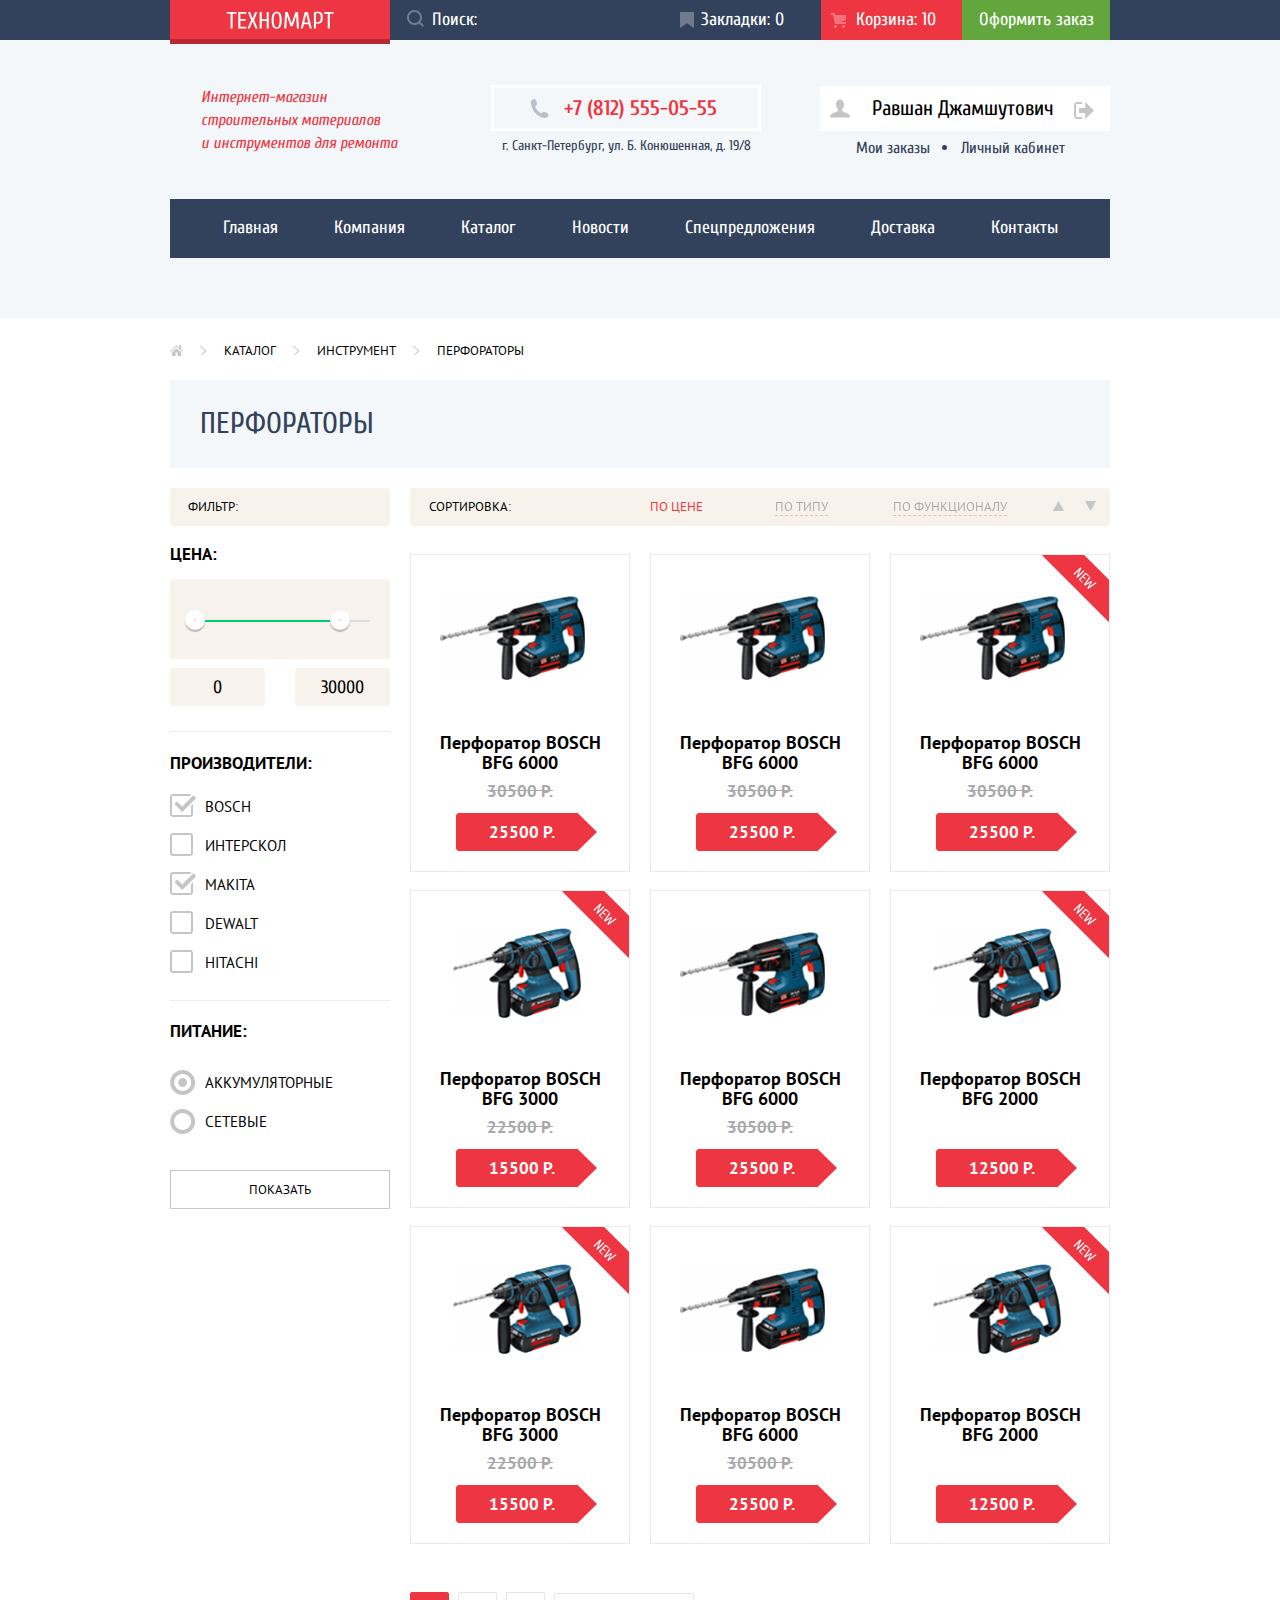
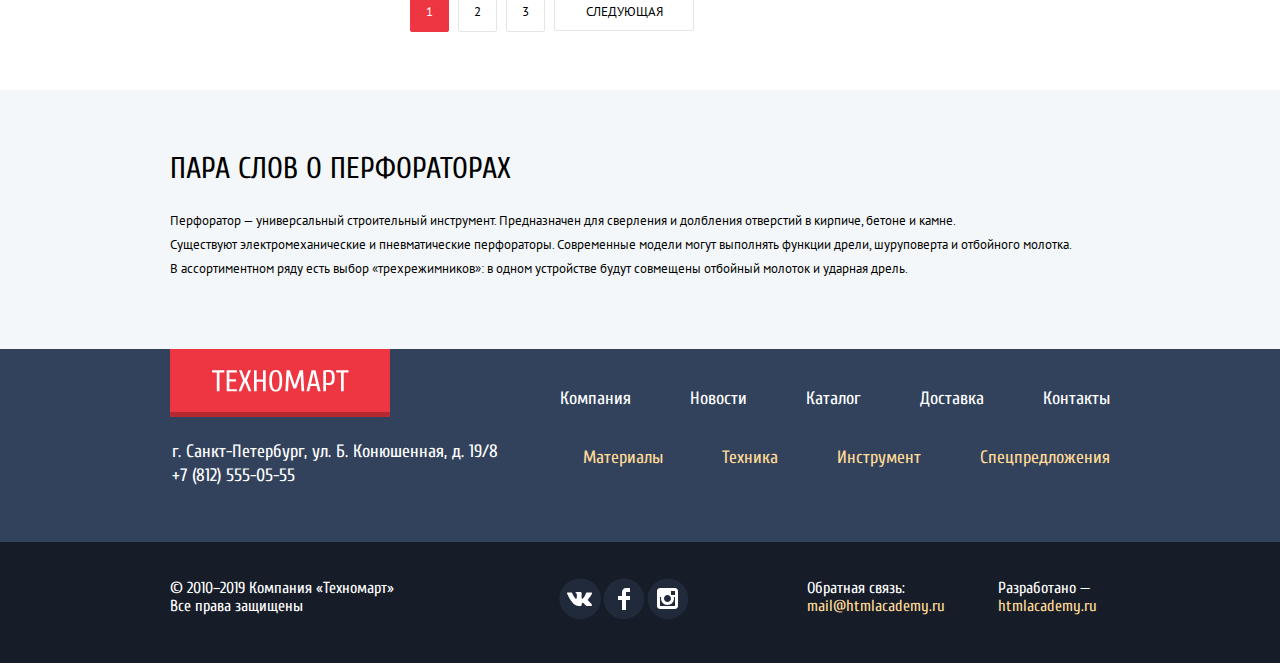
==== commit 8b820484: "Финальная версия после правок" ====
--- a/catalog.html
+++ b/catalog.html
@@ -8,7 +8,7 @@
     href="https://fonts.googleapis.com/css2?family=Cuprum:ital,wght@0,400;0,700;1,400&family=PT+Sans:wght@400;700&display=swap"
     rel="stylesheet">
   <link rel="stylesheet" href="css/normalize.css">
-  <link rel="stylesheet" href="css/styles.css">
+  <link rel="stylesheet" href="css/styles.min.css">
 </head>
 
 <body>
@@ -18,7 +18,7 @@
         <a href="index.html" class="header-logo-link">
           <img src="img/logo-technomart.svg" alt="Техномарт" width="108" height="18" class="header-logo">
         </a>
-        <form class="input-search-form" action="echo.htmlacademy.ru" method="post">
+        <form class="input-search-form" action="http://echo.htmlacademy.ru/" method="post">
           <input class="input-search" type="text" name="search" id="search-field" placeholder="Поиск:">
           <label class="header-search-icon" for="search-field">
             <span class="visually-hidden">Поле для поиска</span>
@@ -84,8 +84,7 @@
       <ul class="bread-crumbs-list">
         <li class="bread-crumbs-list-img">
           <a href="index.html">
-            <img src="img/icon-home.png" alt="На главную страницу">
-          </a>
+            <img class="bread-crumbs-img" src="img/icon-home.png" alt="На главную страницу" width="13" </a>
         </li>
         <li class="bread-crumbs-list-item">
           <a href="catalog.html">Каталог</a>
@@ -104,7 +103,7 @@
     <div class="wrapper container">
       <section class="filters">
         <h2>Фильтр:</h2>
-        <form class="filters-form" action="https://echo.htmlacademy.ru" method="get">
+        <form class="filters-form" action="http://echo.htmlacademy.ru" method="get">
           <fieldset>
             <legend>Цена:</legend>
             <div class="range-controls">
--- a/css/styles.min.css
+++ b/css/styles.min.css
@@ -0,0 +1,8 @@
+/*
+* Prefixed by https://autoprefixer.github.io
+* PostCSS: v7.0.29,
+* Autoprefixer: v9.7.6
+* Browsers: last 2 version,not dead,not ie <=  11
+*/
+
+:root{--black: #000000;--white: #ffffff;--beige: #F7F3EC;--white-background: #F4F7F9;--red-basic: red;--red: #EE3643;--dark-red: #BA2732;--dark-red-shadow: #B52933;--blue-special: #3BBCE3;--blue: #32425C;--blue-hover: #293449;--blue-shadow: #405069;--dark-blue: #161D29;--yellow: #FFDA96;--yellow-special: #FFBF47;--yellow-light: #FFC047;--yellow-background: #F9F5F0;--basic-green: #63A63E;--green-success: #5FBB2D;--green-light: #8ED78F;--green-dark: #518534;--green-shadow: #367315;--grey: #C5C5C5;--grey-hover: #B5B5B5;--grey-site-nav: #E5E5E5;--grey-opacity:rgba(197, 197, 197, 0.3);--grey-del: #A9A9A9;--grey-del-opacity: rgba(169, 169, 169, 0.3);--lilac-special: #DC91D8;--slider-background: rgba(0, 0, 0, 0.25);--card-shadow: rgba(0, 0, 0, 0.15);--link-background: rgba(255, 255, 255, 0.3);--social-background: #212A3A;--grey-border: #EAEAEA;--icon-background: #3D546F;--popup-background: #F1F1F1;--scale-background: #D7DCDE;--bar-background: #00CA74}body{font-size:18px;line-height:24px;color:var(--black);margin:0;padding:0}*,::after,::before{box-sizing:border-box}a{text-decoration:none}img{max-width:100%;height:auto}.visually-hidden{position:absolute;clip:rect(1px,1px,1px,1px);padding:0;border:0;height:1px;width:1px;overflow:hidden}.button-red,body{font-family:"Cuprum",Arial,sans-serif}.button-red{font-size:14px;line-height:18px;background-color:var(--red);color:var(--white);text-transform:uppercase}.button-red:focus,.button-red:hover{background-color:var(--red)}.button-red:active,.header-logo-link:active{background-color:var(--dark-red)}.title{font-weight:400;font-size:30px;line-height:30px;text-transform:uppercase;color:var(--blue)}.container{width:940px;margin:0 auto}.header{margin-bottom:21px;padding-bottom:60px;background-color:var(--white-background)}.header-panel{background-color:var(--blue);margin-bottom:40px}.header-container{width:940px;margin:0 auto;display:flex}.input-search-form{display:flex;flex-grow:1;position:relative}.header-panel input{line-height:24px;color:var(--white);background-color:transparent;border:0;padding:5px 5px 5px 42px;width:100%}.header-panel input::-webkit-input-placeholder{color:var(--white)}.header-panel input::-moz-placeholder{color:var(--white)}.header-panel input::placeholder{color:var(--white)}.header-panel input:focus::-webkit-input-placeholder{color:transparent}.header-panel input:focus::-moz-placeholder{color:transparent}.header-panel input:focus::placeholder{color:transparent}.header-search-icon{width:17px;height:17px;fill:var(--white);opacity:.3;position:absolute;top:10px;left:17px;z-index:1}.header-logo-link{display:flex;justify-content:center;align-items:center;width:220px;height:39px;background-color:var(--red);box-shadow:0 5px 0 0 var(--dark-red-shadow)}.button-bookmark:hover::before,.input-search-form:hover .header-search-icon{opacity:1}.input-search:focus+.header-search-icon{opacity:1;fill:var(--red)}.header-panel input:focus{color:var(--black);background-color:var(--white)}.button-green,.header-button{font-size:18px;color:var(--white)}.header-button{text-decoration:none;padding:8px 26px;display:flex;align-items:center}.header-button:active{background-color:var(--dark-blue)}.button-green{background-color:var(--basic-green);padding:8px 16px 8px 17px}.button-green:active,.button-green:hover{background-color:var(--green-success)}.button-green:active{opacity:.7}.button-bookmark::before{content:"";background-image:url(../img/icon-bookmark.svg);opacity:.3;width:14px;height:16px;margin-right:7px}.button-bookmark:active::before{opacity:.7}.button-basket::before{content:"";background-image:url(../img/icon-cart.svg);opacity:.3;width:15px;height:15px;margin-right:10px}.button-basket-main:hover::before,.button-basket:hover::before{opacity:1}.button-basket-main:active::before,.button-basket:active::before{opacity:.7}.header-middle{display:flex;margin-bottom:39px}.header-text{font-size:16px;line-height:23px;font-style:italic;color:var(--red);padding-left:31px;padding-top:2px;margin:0 21px 0 0;width:300px}.header-middle-wrapper{margin-right:20px;margin-top:5px}.header-tel{font-size:21px;line-height:30px;font-weight:700;color:var(--red);border:3px solid var(--white);display:flex;justify-content:center;align-items:center;padding:5px 10px 5px 5px;margin-bottom:3px;min-width:270px}.header-tel::before{content:"";width:19px;height:19px;margin-right:15px;background-image:url(../img/icon-header-phone.svg)}.header-address{font-size:14px;font-style:normal;color:var(--blue);margin-left:11px}.user-nav{display:flex;justify-content:flex-end;width:300px;margin:5px 0 0 auto}.user-nav,.user-profile-list{list-style:none;padding:0}.user-nav-link{font-size:21px;line-height:21px;color:var(--black);background-color:var(--white);padding:12px 24px 12px 23px;display:flex}.user-nav-link:hover{color:var(--red)}.user-nav-link:active{color:var(--grey)}.user-nav-login{display:flex;align-items:center;margin-right:10px;padding:12px 27px 12px 19px}.user-nav-login-icon{fill:var(--grey);margin-right:6px}.user-nav-login:hover .user-nav-login-icon{fill:var(--blue)}.nav{background-color:var(--blue);display:flex;justify-content:center}.nav-list{list-style:none;display:flex;flex-wrap:wrap;margin:0;padding:0}.nav-link{color:var(--white);display:block;padding:17px 28px 18px;margin:0 auto}.nav-link:active,.nav-link:hover{background-color:var(--dark-blue)}.nav-link:active{opacity:.5}.main>.promo-section{margin-top:63px}.promo-wrapper{display:grid;gap:20px;grid-template-columns:1fr 1fr 1fr;grid-template-rows:1fr 1fr 1fr}.promo-section{margin-bottom:59px}.promo-item{padding-top:22px;padding-left:22px;background-repeat:no-repeat}.promo-item-new{position:relative}.popular-item-new::after,.promo-item-new::after{content:"";width:70px;height:70px;background-image:url(../img/new.svg);position:absolute;z-index:1;top:0;right:0}.promo-item-yellow{background-color:var(--yellow-special);background-image:url(../img/promo-materials.svg);background-position:right 43px top 55%}.promo-item-blue{background-color:var(--blue-special);background-image:url(../img/promo-drill.svg);background-position:right 31px top 56%}.promo-item-lilac{background-color:var(--lilac-special);background-image:url(../img/promo-technics.svg);background-position:right 31px top 53%}.promo-item-green{background-color:var(--green-light);background-image:url(../img/promo-sells.svg);background-position:right 45px top 52%}.promo-item-yellow-light{background-color:var(--yellow-light);background-image:url(../img/promo-delivery.svg);background-position:right 31px top 55%}.promo-title{font-weight:700;font-size:24px;line-height:30px;color:var(--white);margin:0;padding-bottom:14px}.promo-link{font-size:14px;line-height:18px;color:var(--white);background-color:var(--link-background);text-transform:uppercase;text-align:center;display:block;width:135px;height:37px;padding-top:9px}.promo-link:hover{background-color:var(--grey-opacity)}.promo-link:active{background-color:var(--grey-del-opacity)}.promo-slider{width:620px;height:266px;position:relative;grid-column:1/3;grid-row:2/4}.promo-slider-second{display:none;position:absolute;top:0;left:0;z-index:1}.slider-content{position:absolute;top:0;left:0;width:100%;padding-top:23px;padding-left:24px;background-color:var(--slider-background)}.promo-slider-title{font-weight:700;font-size:36px;line-height:36px;text-transform:uppercase;color:var(--white);margin:0;padding-bottom:6px}.promo-slider-text{color:var(--white);margin:0;padding-bottom:16px}.promo-slider-button{padding:10px 46px;position:absolute;margin-top:97px}.button-icon{border:0;background-color:transparent;fill:var(--white);position:absolute;top:50%}.button-icon-left{left:16px;transform:translateY(-12px)}.button-icon-right{right:20px;transform:translateY(-12px) rotate(180deg)}.slider-button{border:0;background-color:transparent;width:10px;height:10px;position:absolute;bottom:36px;left:315px;background-repeat:no-repeat}.slider-button-red{left:315px;background-image:url(../img/slider-object-red.png)}.slider-button-white{background-image:url(../img/slider-object.png);left:295px}.popular{margin-bottom:70px}.popular-wrapper{background-color:var(--yellow-background);justify-content:space-between;display:flex;align-items:center;padding-left:28px;padding-right:14px;margin-bottom:20px}.popular-title{margin:0;padding:30px 0}.popular-button{padding:10px 24px;display:block}.popular-list{list-style:none;margin:0;padding:0;display:flex;justify-content:space-between}.popular-item{border:1px solid var(--grey-border);width:220px;min-height:318px;margin-right:20px;position:relative;display:flex}.popular-item:hover{box-shadow:0 4px 20px var(--card-shadow)}.popular-item:last-of-type{margin-right:0}.popular-item-link{display:flex;flex-direction:column;align-items:center}.popular-item:hover .hover-block{display:flex}.popular-item img{width:185px;height:95px;margin-top:39px;margin-bottom:44px;margin-left:5px}.popular-item-title{font-family:"PT Sans",Arial,sans-serif;font-weight:700;font-size:18px;line-height:20px;color:var(--black);text-align:center;padding:0 20px;margin:0 0 auto}.popular-item s,.popular-item span,.products-item s{font-family:"PT Sans",Arial,sans-serif;font-weight:700;font-size:17px;line-height:18px;color:var(--grey-del);margin-bottom:13px}.popular-item span{line-height:38px;color:var(--white);background-image:url(../img/button-price.svg);width:141px;height:38px;padding-left:33px;margin-bottom:21px;transform:translateX(6px)}.hover-block,.hover-link{display:flex;justify-content:center;align-items:center}.hover-block{position:absolute;background-color:var(--white);top:36px;width:100%;min-height:87px;flex-direction:column;padding-bottom:10px;padding-left:46px;padding-right:50px;display:none}.hover-link{min-width:135px;min-height:38px;font-size:14px;line-height:18px;text-transform:uppercase;border-radius:2px}.hover-link-buy{color:var(--white);background-color:var(--basic-green);box-shadow:inset 0 -3px 0 var(--green-shadow);margin-bottom:10px}.hover-link-buy::before{content:"";background-image:url(../img/icon-cart.svg);opacity:.3;width:15px;height:15px;margin-right:9px;margin-left:-10px;margin-top:-1px}.hover-link-buy:hover{background-color:var(--green-success)}.hover-link-buy:active{background-color:var(--green-dark)}.hover-link-bookmarks{color:var(--dark-blue);background-color:var(--white);border:3px solid var(--basic-green);border-radius:2px}.hover-link-bookmarks:hover{border-color:var(--blue)}.hover-link-bookmarks:active{border:3px solid var(--grey)}.manufacturer{margin-bottom:50px}.manufacturer-wrapper{background-color:var(--yellow-background);display:flex;justify-content:space-between;align-items:center;padding-left:28px;padding-right:19px;padding-top:5px;margin-bottom:20px}.manufacturer-title{margin:0;padding:24px 0 30px}.manufacturer-button{margin-top:-7px;padding:10px 38px 10px 39px}.manufacturer-list{list-style:none;margin:0;padding:0;display:flex;flex-wrap:wrap}.manufacturer-item{border:1px solid var(--grey-border);width:220px;height:145px;display:flex;justify-content:center;align-items:center;margin-right:20px;margin-bottom:20px}.manufacturer-item:active,.manufacturer-item:hover{box-shadow:0 4px 20px var(--card-shadow)}.manufacturer-item:active{opacity:.5}.manufacturer-item:nth-child(4n){margin-right:0}.services{background-color:var(--white-background);padding:64px 0 99px}.services-title{color:var(--black);margin:0 0 25px}.services-text{font-family:"PT Sans",Arial,sans-serif;font-size:13px;margin:0 0 70px}.services-wrapper{display:flex}.services-list{list-style:none;padding:0;margin:0 80px 0 0;position:relative}.services-list::after{content:"";display:block;background-image:url(../img/shadow.png);width:10px;height:279px;position:absolute;top:-49px;right:0}.services-item,.services-link{background-color:var(--blue)}.services-link{font-weight:700;font-size:21px;line-height:30px;color:var(--white);display:block;width:240px;height:62px;padding:15px 130px 12px 22px}.services-link:not(.services-link-active){box-shadow:0 1px 0 var(--blue-hover),inset 0 1px 0 var(--blue-shadow)}.services-link:not(.services-link-active):hover{background-color:var(--blue-hover)}.services-link-active{color:var(--blue);background-color:var(--white)}.services-description{background-repeat:no-repeat;background-position:top 19px right 0;width:100%}.services-description h3{font-size:30px;line-height:30px;text-transform:uppercase;color:var(--blue);margin:0 0 27px}.services-description p{font-family:"PT Sans",Arial,sans-serif;font-size:13px;line-height:25px;color:var(--black);margin:0}.delevery-description{background-image:url(../img/service-deliver.png)}.credit-description,.garanty-description{background-image:url(../img/service-garant.png);background-repeat:no-repeat}.credit-description{background-image:url(../img/service-credit.png)}.about-contacts-wrapper{display:flex;justify-content:space-between;width:940px;margin:70px auto 69px}.about{width:478px;height:356px;display:flex;flex-direction:column;align-items:flex-start}.about-title{color:var(--black);margin:0 0 25px}.about-text{font-family:"PT Sans",Arial,sans-serif;font-size:13px;margin:0}.about-text:first-of-type{margin-bottom:26px}.about-list{list-style:none;padding:0;margin:1px 0 0}.about-item{position:relative;padding-left:37px;margin-bottom:12px}.about-item::before{content:"";display:block;width:25px;height:2px;background-color:var(--red);position:absolute;top:50%;left:0}.about-item:last-child{margin-bottom:20px}.about-button{padding:10px 40px}.contacts{width:300px;height:356px}.contacts-title{color:var(--black);margin:0 0 24px}.contacts-text{font-family:"PT Sans",Arial,sans-serif;font-size:13px;margin:0 0 32px}.contacts-map{margin-bottom:25px}.contacts-button{padding:10px 61px}.header-catalog .button-bookmark{transform:translateX(-11px)}.button-basket-active{font-size:18px;text-decoration:none;color:var(--white);background-color:var(--red);padding-left:10px}.header-catalog .header-text{margin-top:4px}.user-name,.user-profile{display:flex;justify-content:flex-end}.user-profile{flex-wrap:wrap;width:300px;margin-top:5px;margin-left:auto;min-height:73px}.user-name{text-decoration:none;font-size:21px;line-height:21px;color:var(--black);background-color:var(--white);align-items:center;padding:12px 10px;margin-bottom:5px;margin-top:1px;position:relative}.user-name-icon{fill:var(--grey);margin-right:22px}.user-name-exit-icon{fill:var(--grey);margin-top:3px;margin-right:6px}.user-profile-list{display:flex;margin:0 45px 0 0}.user-profile-link{font-size:16px;line-height:18px;color:var(--blue)}.user-profile-link:hover{color:var(--red)}.user-profile-link-orders{margin-right:31px;position:relative}.user-name:active,.user-profile-link:active{color:var(--grey)}.user-name-exit:hover .user-profile,.user-name:hover .user-name-exit-icon,.user-name:hover .user-name-icon{fill:var(--icon-background)}.user-profile-link-orders::after{content:"";position:absolute;border-radius:50%;background-color:var(--blue);width:5px;height:5px;top:6px;right:-17px}.bread-crumbs-list{list-style:none;padding:0;display:flex;align-items:center;margin:0 0 17px}.bread-crumbs-list-item,.bread-crumbs-list-item a{font-family:"PT Sans",Arial,sans-serif;font-size:13px;line-height:18px;text-transform:uppercase;color:var(--black)}.bread-crumbs-list-item a:hover{border-bottom:1px solid var(--dark-blue)}.bread-crumbs-list-item a:focus{border-bottom:1px dashed var(--dark-blue)}.bread-crumbs-list-item a:active{color:var(--red)}.bread-crumbs-list-item{margin-left:41px;position:relative}.bread-crumbs-list-item::before{content:"";background-image:url(../img/icon-right-small.png);position:absolute;width:7px;height:10px;left:-25px;top:3px}.main-title{background-color:var(--white-background);padding:9px 0 9px 30px;margin-bottom:20px}.wrapper{display:flex}.range-filters{width:220px}.input-wrapper input,.range-controls{background-color:var(--beige);border-radius:3px}.range-controls{height:80px;margin-bottom:9px;width:220px}.scale{width:180px;height:2px;background-color:var(--scale-background);position:relative;top:41px;left:20px}.bar{height:2px;width:80%;background-color:var(--bar-background)}.toggle{display:block;width:4px;height:4px;position:absolute;top:-10px;border:8px solid var(--white);border-radius:50%;padding:2px;box-shadow:0 2px 1px var(--slider-background)}.toggle-min{left:-5px}.toggle-max{left:140px}.input-wrapper{display:flex;justify-content:space-between;padding-bottom:25px;margin-bottom:16px;border-bottom:1px solid var(--grey-opacity)}.input-wrapper input{width:95px;height:38px;text-align:center;border:0}.input-wrapper input[type=number]{-moz-appearance:textfield}.input-wrapper input::-webkit-inner-spin-button,.input-wrapper input::-webkit-outer-spin-button{-webkit-appearance:none}.filters{margin:0;padding:0;width:220px;display:flex;flex-direction:column}.filters-form{margin-right:auto}.filters h2,.filters-form legend{font-family:"PT Sans",Arial,sans-serif;text-transform:uppercase}.filters h2{font-weight:400;font-size:13px;line-height:18px;background-color:var(--beige);padding:10px 151px 10px 18px;margin:0 0 13px;border-radius:3px}.filters-form fieldset{border:0;padding:0;margin:0}.filters-form legend{font-weight:700;font-size:17px;line-height:30px;margin-bottom:10px}.filters-checkbox legend{margin-bottom:17px}.filter-list-checkbox{list-style:none;padding:0 0 10px;margin:0 0 15px;border-bottom:1px solid var(--grey-opacity)}.filter-item{margin-bottom:15px}.filter-item input,.filter-item label{font-family:"PT Sans",Arial,sans-serif;font-size:15px;line-height:19px;position:relative}.filter-item label{text-transform:uppercase;color:var(--black);padding-left:31px}.filter-item input{-webkit-appearance:none;-moz-appearance:none;appearance:none}.checkbox-icon{fill:var(--grey);position:absolute;top:-3px;left:0}.checkbox-icon-on{display:none}.checkbox-input:checked+.checkbox-icon .checkbox-icon-on{display:block}.checkbox-input:checked+.checkbox-icon .checkbox-icon-off{display:none}.filter-checkbox-label:hover .checkbox-icon{fill:var(--grey-hover)}.checkbox-input:focus+.checkbox-icon{fill:var(--dark-blue);opacity:.7}.filter-checkbox-label:active .checkbox-icon{fill:var(--dark-blue)}.checkbox-input:disabled+.checkbox-icon{fill:var(--grey-hover);opacity:.3}.checkbox-input:disabled~span,.radio-input:disabled~span{opacity:.4}.radio-icon{fill:var(--grey);position:absolute;top:-3px;left:0}.radio-icon-on{display:none}.radio-input:checked+.radio-icon .radio-icon-on{display:block}.radio-input:hover+.radio-icon{fill:var(--grey-hover)}.radio-input:focus+.radio-icon{fill:var(--dark-blue);opacity:.7}.filter-radio-label:active .radio-icon{fill:var(--dark-blue)}.radio-input:disabled+.radio-icon{fill:var(--grey-hover);opacity:.3}.filters-radio legend{margin-bottom:25px}.filter-list-radio{list-style:none;padding:0;margin:0 0 36px}.button-submit{font-family:"PT Sans",Arial,sans-serif;font-size:13px;line-height:19px;text-transform:uppercase;padding:9px 78px;border:1px solid var(--grey);background-color:transparent}.right-column{margin-left:20px}.sorting{font-family:"PT Sans",Arial,sans-serif;font-size:13px;line-height:18px;text-transform:uppercase;background-color:var(--beige);border-radius:3px;display:flex;margin-bottom:28px}.sorting h3{padding:10px 0;font-weight:400;font-size:13px;margin:0 auto 0 19px}.sorting-list{margin:0;padding:0;list-style:none;display:flex;align-items:center}.sorting-item:first-child{margin-right:72px}.sorting-item:nth-child(2){margin-right:65px}.sorting-item:nth-child(3){margin-right:46px}.sorting-button-up-img{fill:var(--grey);margin-right:21px}.button-up .sorting-button-up-img:focus,.button-up .sorting-button-up-img:hover{fill:var(--black)}.button-up .sorting-button-up-img:active{fill:var(--red)}.sorting-button-down-img{fill:var(--grey);margin-right:14px}.button-down:focus .sorting-button-down-img,.button-down:hover .sorting-button-down-img{fill:var(--black)}.button-down .sorting-button-down-img:active{fill:var(--red)}.sotring-link:not(.sotring-link-active){color:var(--black);opacity:.3;border-bottom:1px dashed var(--red)}.sotring-link-active{color:var(--red)}.sotring-link:hover{border-bottom:1px solid var(--red)}.sotring-link:not(.sotring-link-active):hover{opacity:1}.sotring-link-active:hover{color:var(--red-basic)}.sotring-link-active:focus,.sotring-link:focus{color:var(--red);opacity:1}.sotring-link:active{color:var(--red)}.products{margin-bottom:30px}.products-list{list-style:none;padding:0;width:700px;margin:0 0 30px;display:flex;flex-wrap:wrap}.products-item{font-size:17px;line-height:18px;border:1px solid var(--grey-border);width:220px;min-height:318px;display:flex;margin-right:20px;margin-bottom:18px;position:relative}.products-item:hover{box-shadow:0 4px 20px var(--card-shadow)}.products-item:hover .hover-block{display:flex;z-index:1}.products-item>a{display:flex;flex-direction:column;align-items:center}.products-item:nth-child(3n){margin-right:0}.products-item-new::after{content:"";width:70px;height:70px;background-image:url(../img/new.svg);position:absolute;z-index:1;top:0;right:0}.products-item img{margin-top:36px;margin-bottom:46px;transform:translateX(3px)}.products-item h3{font-weight:700;font-size:18px;line-height:20px;color:var(--black);text-align:center;padding:0 20px;margin:0 0 auto}.products-item h3,.products-item span,.site-nav-item a{font-family:"PT Sans",Arial,sans-serif}.products-item span{font-weight:700;font-size:17px;line-height:38px;color:var(--white);background-image:url(../img/button-price.svg);width:141px;height:38px;padding-left:33px;margin-bottom:20px;transform:translateX(6px)}.site-nav-list{padding:0;list-style:none;display:flex;align-items:center;margin:0 0 58px}.site-nav-item+.site-nav-item{margin-left:9px}.site-nav-item a{font-size:13px;line-height:18px;color:var(--black);border:1px solid var(--grey-site-nav);border-radius:2px;padding:10px 15px;display:block}.site-nav-item a:hover{border:1px solid var(--grey)}.site-nav-item a:focus{border:1px solid var(--dark-red-shadow)}.site-nav-item a:active,.site-nav-item-active a{border:1px solid var(--red)}.site-nav-item-active a{color:var(--white);border-radius:2px;background-color:var(--red)}.perforator-description p,.site-nav-item-button a{font-family:"PT Sans",Arial,sans-serif;font-size:13px}.site-nav-item-button a{line-height:18px;text-transform:uppercase;display:flex;justify-content:center;align-items:center;min-width:140px;min-height:38px;padding:0}.perforator-description{background-color:var(--white-background);padding:64px 0 68px}.perforator-description-title{color:var(--black);padding:0;margin:0 0 25px}.perforator-description p{margin:0}.footer{background-color:var(--blue);position:relative}.footer-contacts .container,.footer-top{display:flex;justify-content:space-between}.footer-logo-link{display:flex;justify-content:center;align-items:center;width:220px;height:63px;background-color:var(--red);box-shadow:0 5px 0 0 var(--dark-red-shadow)}.footer-address{font-style:normal;color:var(--white);margin-top:12px;margin-left:2px}.footer-list{list-style:none;margin:0;padding:0;display:flex;align-items:center;justify-content:flex-end}.footer-list-top{margin-top:21px}.list-bottom-item a,.list-top-item a{list-style:none;display:block;margin:17px 59px}.list-bottom-item a:last-child,.list-top-item a:last-child{margin-right:0;padding-right:0}.footer-middle{display:flex;justify-content:space-between;padding-bottom:54px}.list-top-item a{color:var(--white)}.footer-developer a,.footer-feedback a,.list-bottom-item a{color:var(--yellow)}.list-bottom-item a:hover,.list-top-item a:hover{text-decoration:underline}.list-bottom-item a:active,.list-top-item a:active{opacity:.5}.footer-contacts{background-color:var(--dark-blue);padding:35px 0}.footer-copyright{font-size:16px;line-height:18px;color:var(--white);margin:2px 0 0}.social-list{list-style:none;padding:0;display:flex;margin:0 0 0 162px}.social-item-icon{fill:var(--social-background)}.social-item-icon:hover{fill:var(--red)}.socal-link{display:block;width:44px;height:44px;margin-right:1px;background-repeat:no-repeat;background-position:center center;background-color:var(--social-background);border-radius:50%}.socal-link:active,.socal-link:hover{background-color:var(--red)}.socal-link-vk{background-image:url(../img/icon-vk.svg)}.socal-link-fb{background-image:url(../img/icon-fb.svg)}.socal-link-insta{background-image:url(../img/icon-insta.svg)}.footer-developer,.footer-feedback{font-size:16px;line-height:18px;color:var(--white);margin:2px 51px 0 115px}.footer-developer{margin:2px 13px 0 0}.footer-developer a:hover,.footer-feedback a:hover{text-decoration:underline}.footer-developer a:active,.footer-feedback a:active{color:var(--dark-red)}.basket-popup,.map-popup{display:none;width:944px;height:450px;position:fixed;z-index:1;top:50%;left:50%;transform:translateX(-50%) translateY(-50%)}.map-popup button{right:30px;top:30px}.basket-popup{flex-wrap:wrap;justify-content:center;align-content:center;width:620px;height:282px;border-top:7px solid var(--red);background-color:var(--white)}.button-close{-webkit-appearance:none;-moz-appearance:none;appearance:none;border:0;background-image:url(../img/icon-close.png);background-size:20px;background-color:transparent;width:20px;height:20px;position:absolute;right:11px;top:18px}.popup-title{font-weight:700;font-size:24px;line-height:30px;color:var(--black);padding:73px 0}.popup-title::before{content:"";background-image:url(../img/icon-mark.png);width:66px;height:66px;position:absolute;top:48px;left:81px}.button-popup{margin-right:10px;padding:10px 47px}.basket-popup-wrapper{display:flex;align-items:center;justify-content:center;width:100%;height:112px;background-color:var(--popup-background)}.popup-button{-webkit-appearance:none;-moz-appearance:none;appearance:none;border:0;font-family:inherit;font-size:14px;line-height:18px;text-transform:uppercase;color:var(--black);background-color:var(--white);padding:10px 31px}.write,.write-wrapper-top{display:flex;justify-content:space-between}.write{width:620px;height:430px;box-shadow:0 4px 20px var(--card-shadow);border-top:7px solid var(--red);flex-direction:column;display:none}.write-wrapper-top{padding:46px 80px 37px}.write-wrapper-top label{width:49%;margin-right:auto}.write-wrapper-top label+label{margin-left:10px}.write-input{border:2px solid var(--grey);margin-top:5px}.write-input-name,.write-input-password{width:100%;height:38px;padding:7px 10px 7px 12px}.write-input::-webkit-input-placeholder{font-family:PT Sans;font-weight:400;font-size:13px;line-height:24px;font-style:normal}.write-input::-moz-placeholder{font-family:PT Sans;font-weight:400;font-size:13px;line-height:24px;font-style:normal}.write-input::placeholder{font-family:PT Sans;font-weight:400;font-size:13px;line-height:24px;font-style:normal}.input-text-label{padding:0 80px}.write-input-text{width:460px;height:114px;padding:7px 0 0 12px;margin:0 auto;display:block}.write-wrapper-bottom{background-color:var(--popup-background);display:flex;width:100%;margin-top:auto}.write-button{color:var(--white);background-color:var(--red);min-width:460px;min-height:38px;text-align:center;padding:10px 0;margin:37px auto}
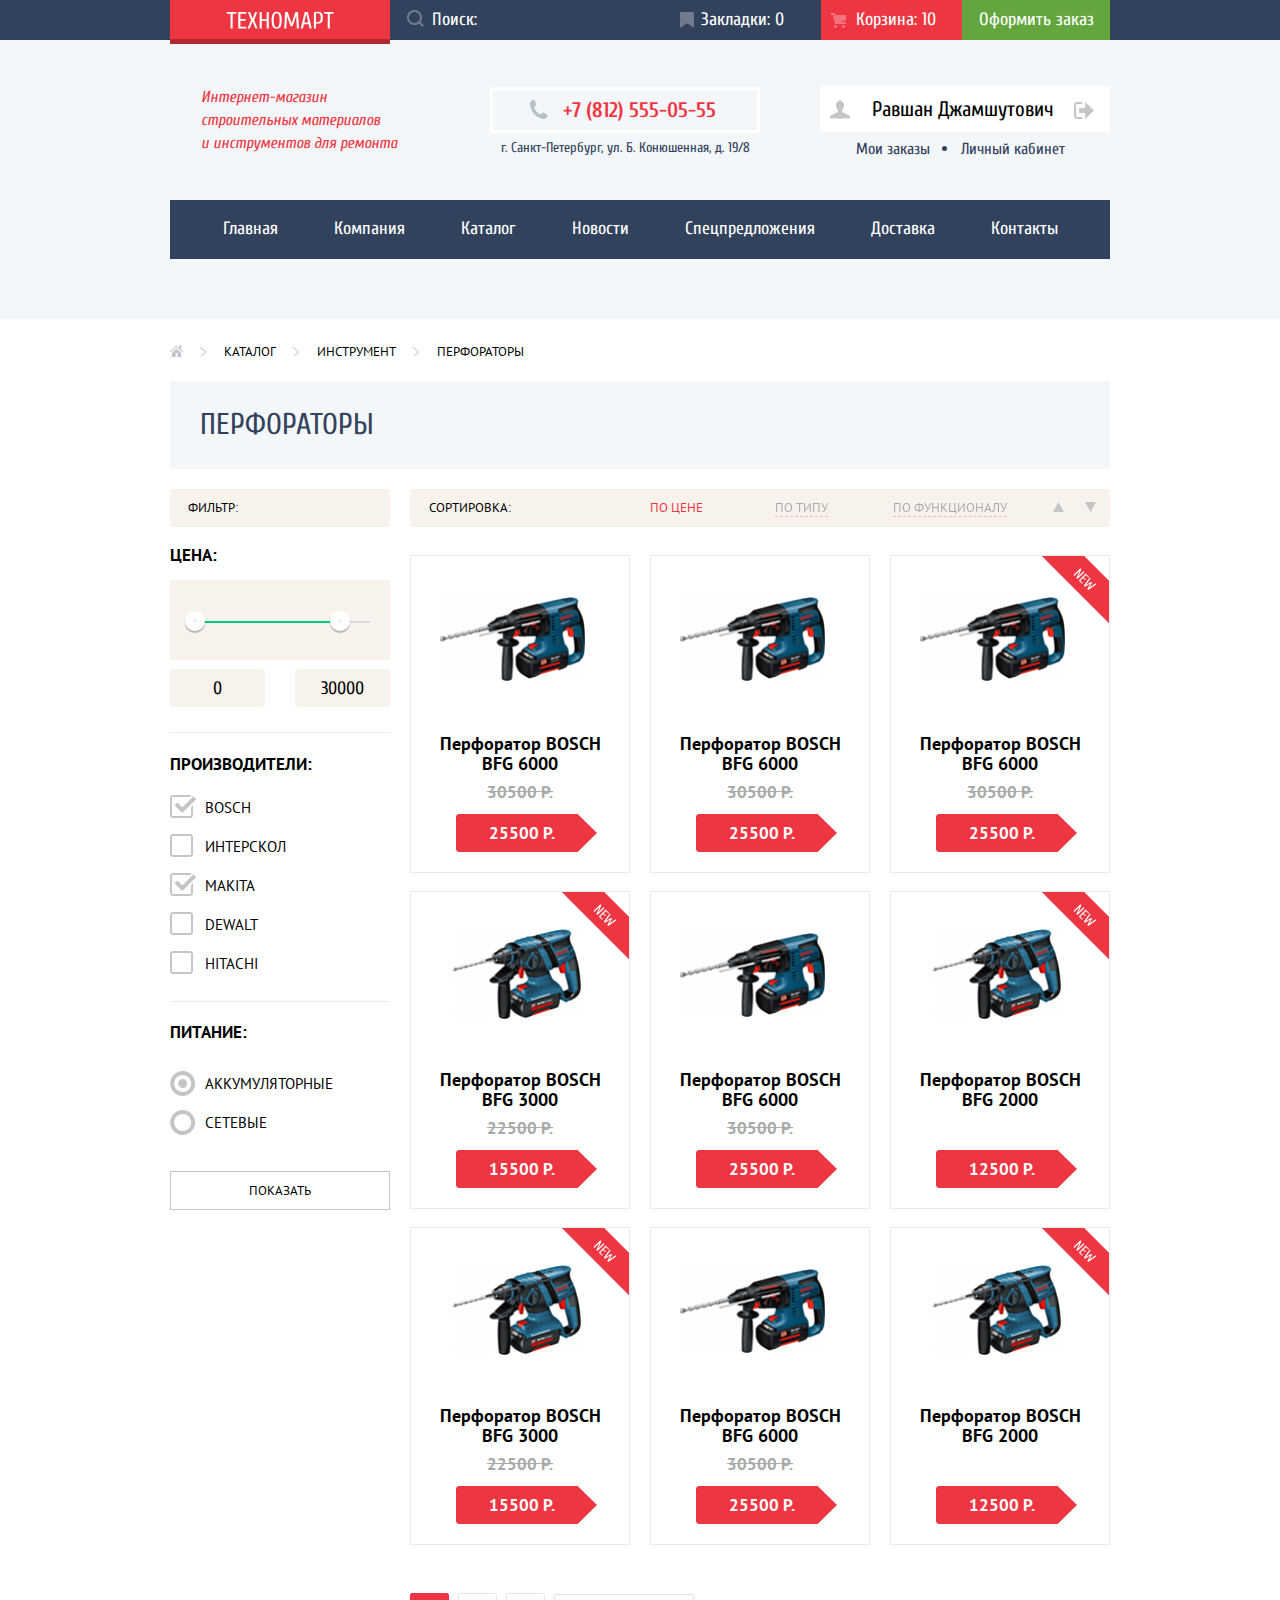
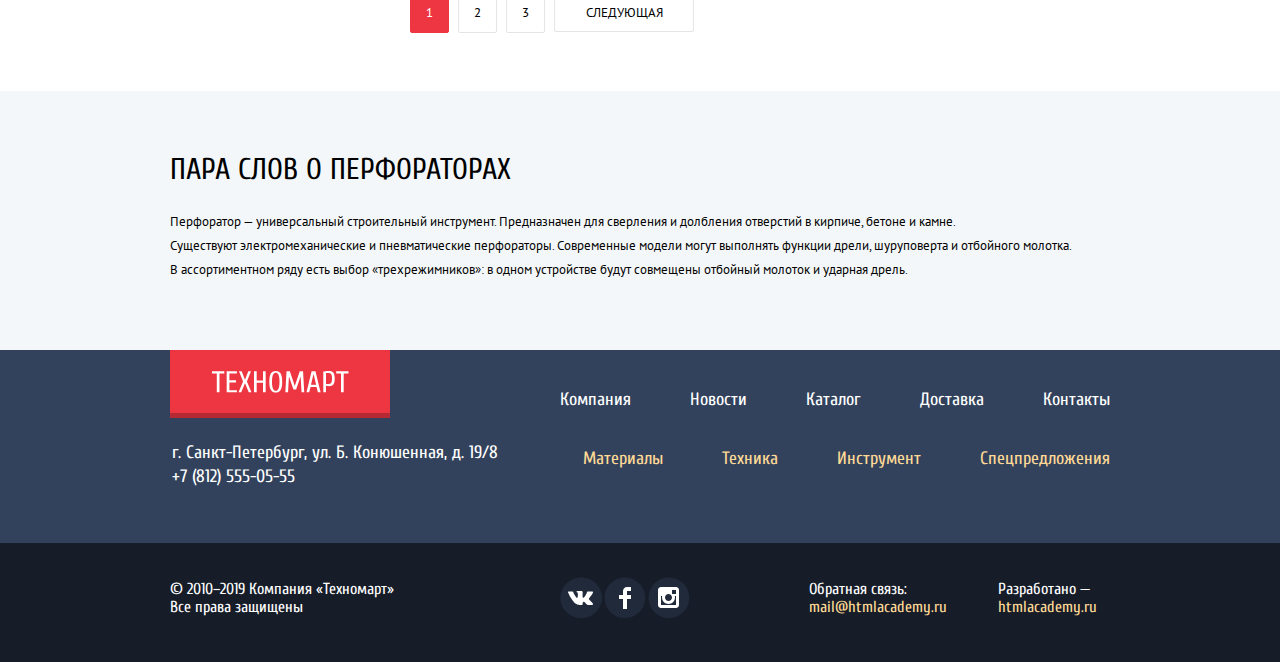
==== commit e139a0b9: "..." ====
--- a/catalog.html
+++ b/catalog.html
@@ -8,7 +8,7 @@
     href="https://fonts.googleapis.com/css2?family=Cuprum:ital,wght@0,400;0,700;1,400&family=PT+Sans:wght@400;700&display=swap"
     rel="stylesheet">
   <link rel="stylesheet" href="css/normalize.css">
-  <link rel="stylesheet" href="css/styles.min.css">
+  <link rel="stylesheet" href="css/styles.css">
 </head>
 
 <body>
@@ -45,20 +45,23 @@
           <address class="header-address">г. Санкт-Петербург, ул. Б. Конюшенная, д. 19/8</address>
         </div>
         <div class="user-profile">
-          <a href="blank.html" class="user-name">
-            <svg class="user-name-icon" width="20" height="19" viewBox="0 0 20 19" xmlns="http://www.w3.org/2000/svg">
-              <path
-                d="M17.881 14.666C15.737 13.931 13.625 13 12.674 12.276C12.017 11.775 11.904 10.658 12.157 9.861C13.275 8.958 14.021 7.384 14.021 5.583C14.021 2.776 12.221 0.5 10 0.5C7.77902 0.5 5.97901 2.776 5.97901 5.583C5.97901 7.384 6.72501 8.957 7.84201 9.86C8.09501 10.658 7.98302 11.775 7.32502 12.276C6.37502 13 4.26201 13.93 2.11801 14.666C-0.0259852 15.402 1.48343e-05 18.5 1.48343e-05 18.5H20C20 18.5 20.025 15.401 17.881 14.666Z" />
-            </svg>
-            Равшан Джамшутович
-          </a>
-          <a href="blank.html" class="user-name">
-            <svg class="user-name-exit-icon" width="20" height="17" viewBox="0 0 20 17" fill="none">
-              <path d="M20 8.5L11.125 0V6H5.125V11H11.125V17L20 8.5Z" />
-              <path
-                d="M2.10591 13.952V3.048C2.12391 2.672 2.27691 1.991 3.11591 1.991H8.14291V0H3.11591C0.937914 0 0.111914 1.81 0.0869141 3.027V13.973C0.111914 15.189 0.937914 17 3.11591 17H8.14291V15.01H3.11591C2.27691 15.01 2.12391 14.327 2.10591 13.952Z" />
-            </svg>
-          </a>
+          <div class="user-profile-wrapper">
+            <a href="blank.html" class="user-name">
+              <svg class="user-name-icon" width="20" height="19" viewBox="0 0 20 19" xmlns="http://www.w3.org/2000/svg">
+                <path
+                  d="M17.881 14.666C15.737 13.931 13.625 13 12.674 12.276C12.017 11.775 11.904 10.658 12.157 9.861C13.275 8.958 14.021 7.384 14.021 5.583C14.021 2.776 12.221 0.5 10 0.5C7.77902 0.5 5.97901 2.776 5.97901 5.583C5.97901 7.384 6.72501 8.957 7.84201 9.86C8.09501 10.658 7.98302 11.775 7.32502 12.276C6.37502 13 4.26201 13.93 2.11801 14.666C-0.0259852 15.402 1.48343e-05 18.5 1.48343e-05 18.5H20C20 18.5 20.025 15.401 17.881 14.666Z" />
+              </svg>
+              Равшан Джамшутович
+            </a>
+            <a href="blank.html" class="user-name">
+              <span class="visually-hidden">Выйти из профиля</span>
+              <svg class="user-name-exit-icon" width="20" height="17" viewBox="0 0 20 17" fill="none">
+                <path d="M20 8.5L11.125 0V6H5.125V11H11.125V17L20 8.5Z" />
+                <path
+                  d="M2.10591 13.952V3.048C2.12391 2.672 2.27691 1.991 3.11591 1.991H8.14291V0H3.11591C0.937914 0 0.111914 1.81 0.0869141 3.027V13.973C0.111914 15.189 0.937914 17 3.11591 17H8.14291V15.01H3.11591C2.27691 15.01 2.12391 14.327 2.10591 13.952Z" />
+              </svg>
+            </a>
+          </div>
           <ul class="user-profile-list">
             <li><a href="blank.html" class="user-profile-link user-profile-link-orders">Мои заказы</a></li>
             <li><a href="blank.html" class="user-profile-link">Личный кабинет</a></li>
@@ -84,7 +87,8 @@
       <ul class="bread-crumbs-list">
         <li class="bread-crumbs-list-img">
           <a href="index.html">
-            <img class="bread-crumbs-img" src="img/icon-home.png" alt="На главную страницу" width="13" </a>
+            <img class="bread-crumbs-img" src="img/icon-home.png" alt="На главную страницу" width="13" height="12">
+          </a>
         </li>
         <li class="bread-crumbs-list-item">
           <a href="catalog.html">Каталог</a>
--- a/css/styles.css
+++ b/css/styles.css
@@ -0,0 +1,2441 @@
+/*
+* Prefixed by https://autoprefixer.github.io
+* PostCSS: v7.0.29,
+* Autoprefixer: v9.7.6
+* Browsers: last 2 version,not dead,not ie <=  11
+*/
+
+:root {
+  --black: #000000;
+  --white: #ffffff;
+  --beige: #F7F3EC;
+  --white-background: #F4F7F9;
+  --red-basic: red;
+  --red: #EE3643;
+  --dark-red: #BA2732;
+  --dark-red-shadow: #B52933;
+  --blue-special: #3BBCE3;
+  --blue: #32425C;
+  --blue-hover: #293449;
+  --blue-shadow: #405069;
+  --dark-blue: #161D29;
+  --yellow: #FFDA96;
+  --yellow-special: #FFBF47;
+  --yellow-light: #FFC047;
+  --yellow-background: #F9F5F0;
+  --basic-green: #63A63E;
+  --green-success: #5FBB2D;
+  --green-light: #8ED78F;
+  --green-dark: #518534;
+  --green-shadow: #367315;
+  --grey: #C5C5C5;
+  --grey-hover: #B5B5B5;
+  --grey-site-nav: #E5E5E5;
+  --grey-opacity:rgba(197, 197, 197, 0.3);
+  --grey-del: #A9A9A9;
+  --grey-del-opacity: rgba(169, 169, 169, 0.3);
+  --lilac-special: #DC91D8;
+
+  --slider-background: rgba(0, 0, 0, 0.25);
+  --card-shadow: rgba(0, 0, 0, 0.15);
+  --link-background: rgba(255, 255, 255, 0.3);
+  --social-background: #212A3A;
+  --grey-border: #EAEAEA;
+  --icon-background: #3D546F;
+  --popup-background: #F1F1F1;
+  --scale-background: #D7DCDE;
+  --bar-background: #00CA74;
+}
+
+/* Global
+=========================== */
+
+body {
+  font-family: "Cuprum", Arial, sans-serif;
+  font-size: 18px;
+  line-height: 24px;
+  color: var(--black);
+
+  margin: 0;
+  padding: 0;
+}
+
+*, *::before, ::after {
+  box-sizing: border-box;
+}
+
+a {
+  text-decoration: none;
+}
+
+img {
+  max-width: 100%;
+  height: auto;
+}
+
+.visually-hidden {
+  position: absolute;
+	clip: rect(1px, 1px, 1px, 1px);
+	padding:0;
+	border:0;
+	height: 1px;
+	width: 1px;
+	overflow: hidden;
+}
+/* Button-red
+=========================== */
+.button-red {
+  font-family: "Cuprum", Arial, sans-serif;
+  font-size: 14px;
+  line-height: 18px;
+  background-color: var(--red);
+  color: var(--white);
+  text-transform: uppercase;
+}
+
+.button-red:hover,
+.button-red:focus {
+  background-color: var(--red);
+}
+
+.button-red:active {
+  background-color: var(--dark-red);
+}
+
+/* Tittle
+=========================== */
+
+.title {
+  font-weight: normal;
+  font-size: 30px;
+  line-height: 30px;
+  text-transform: uppercase;
+  color: var(--blue);
+}
+
+/* Container
+=========================== */
+
+.container {
+  width: 940px;
+  margin: 0 auto;
+}
+
+/* Header
+=========================== */
+.header {
+  margin-bottom: 21px;
+  padding-bottom: 60px;
+  background-color: var(--white-background);
+}
+
+
+.header-panel {
+  background-color: var(--blue);
+  margin-bottom: 40px;
+}
+
+.header-container {
+  width: 940px;
+  margin: 0 auto;
+
+  display: flex;
+}
+
+.input-search-form {
+  display: flex;
+  flex-grow: 1;
+  position: relative;
+}
+
+.header-panel input {
+  line-height: 24px;
+  color: var(--white);
+  background-color: transparent;
+  border: none;
+  padding: 5px 5px 5px 42px;
+  width: 100%;
+}
+
+.header-panel input::-webkit-input-placeholder {
+  color: var(--white);
+}
+
+.header-panel input::-moz-placeholder {
+  color: var(--white);
+}
+
+.header-panel input::placeholder {
+  color: var(--white);
+}
+
+.header-panel input:focus::-webkit-input-placeholder {
+   color:transparent;
+}
+
+.header-panel input:focus::-moz-placeholder {
+   color:transparent;
+}
+
+.header-panel input:focus::placeholder {
+   color:transparent;
+}
+
+.header-search-icon {
+  width: 17px;
+  height: 17px;
+
+  fill: var(--white);
+  opacity: 0.3;
+
+  position: absolute;
+  top: 10px;
+  left: 17px;
+  z-index: 1;
+}
+
+
+.header-logo-link {
+  display: flex;
+  justify-content: center;
+  align-items: center;
+  width: 220px;
+  height: 39px;
+
+
+  background-color: var(--red);
+  box-shadow: 0 5px 0 0 var(--dark-red-shadow);
+}
+
+.header-logo-link:active {
+  background-color: var(--dark-red);
+}
+
+.input-search-form:hover .header-search-icon {
+  opacity: 1;
+}
+
+.input-search:focus + .header-search-icon{
+  opacity: 1;
+  fill: var(--red);
+}
+
+.header-panel input:focus {
+  color: var(--black);
+  background-color: var(--white);
+}
+
+.header-button {
+  font-size: 18px;
+  text-decoration: none;
+  color: var(--white);
+  padding: 8px 26px;
+
+  display: flex;
+  align-items: center;
+}
+
+.header-button:active {
+  background-color: var(--dark-blue);
+}
+
+
+.button-green {
+  font-size: 18px;
+  color: var(--white);
+  background-color: var(--basic-green);
+  padding: 8px 16px 8px 17px;
+
+}
+
+.button-green:hover {
+  background-color: var(--green-success);
+}
+
+.button-green:active {
+  background-color: var(--green-success);
+  opacity: 0.7;
+}
+
+.button-bookmark::before {
+  content: "";
+  background-image: url(../img/icon-bookmark.svg);
+  opacity: 0.3;
+
+  width: 14px;
+  height: 16px;
+  margin-right: 7px;
+
+}
+
+.button-bookmark:hover::before{
+  opacity: 1;
+}
+
+.button-bookmark:active::before{
+  opacity: 0.7;
+}
+
+.button-basket::before {
+  content: "";
+  background-image: url(../img/icon-cart.svg);
+  opacity: 0.3;
+
+  width: 15px;
+  height: 15px;
+  margin-right: 10px;
+}
+
+.button-basket-main:hover::before,
+.button-basket:hover::before {
+  opacity: 1;
+}
+
+.button-basket-main:active::before,
+.button-basket:active::before {
+  opacity: 0.7;
+}
+
+.header-middle {
+  display: flex;
+  margin-bottom: 39px;
+}
+
+.header-text {
+  font-size: 16px;
+  line-height: 23px;
+  font-style: italic;
+  color: var(--red);
+
+  margin: 0;
+  padding-left: 31px;
+  padding-top: 2px;
+  min-width: 300px;
+}
+
+
+.header-middle-wrapper {
+  margin-top: 5px;
+
+  min-width: 270px;
+  max-width: 300px;
+
+  display: flex;
+  flex-direction: column;
+  flex-wrap: wrap;
+  justify-content: center;
+
+  transform: translateX(20px);
+}
+
+
+.header-tel {
+  font-size: 21px;
+  line-height: 30px;
+  font-weight: 700;
+  color: var(--red);
+  border: 3px solid var(--white);
+
+  display: flex;
+  justify-content: center;
+  align-items: center;
+  padding: 5px 10px 5px 5px;
+  margin-bottom: 3px;
+}
+
+.header-tel::before {
+  content: "";
+  width: 19px;
+  height: 19px;
+
+  margin-right: 15px;
+
+  background-image: url(../img/icon-header-phone.svg);
+}
+
+.header-address {
+  font-size: 14px;
+  font-style: normal;
+  color: var(--blue);
+  margin-left: 11px;
+
+  display: flex;
+  flex-wrap: wrap;
+}
+
+.user-nav {
+  list-style: none;
+  margin: 0;
+  padding: 0;
+
+  display: flex;
+  justify-content: flex-end;
+  width: 300px;
+  margin-top: 5px;
+
+  margin-left: auto;
+}
+
+.user-profile-list {
+  list-style: none;
+
+  margin: 0;
+  padding: 0;
+}
+
+.user-nav-link {
+  font-size: 21px;
+  line-height: 21px;
+  color: var(--black);
+  background-color: var(--white);
+
+  padding: 12px 24px 12px 23px;
+  display: flex;
+}
+
+.user-nav-link:hover {
+  color: var(--red);
+}
+
+.user-nav-link:active {
+  color: var(--grey);
+}
+
+.user-nav-login {
+  display: flex;
+  align-items: center;
+  margin-right: 10px;
+  padding: 12px 27px 12px 19px;
+}
+
+.user-nav-login-icon {
+  fill: var(--grey);
+  margin-right: 6px;
+}
+
+.user-nav-login:hover .user-nav-login-icon {
+  fill: var(--blue);
+}
+
+/* Navigation
+=========================== */
+
+.nav {
+  background-color: var(--blue);
+  display: flex;
+  justify-content: center;
+}
+
+.nav-list {
+  list-style: none;
+
+  display: flex;
+  flex-wrap: wrap;
+  margin: 0;
+  padding: 0;
+}
+
+.nav-link {
+  color: var(--white);
+  display: block;
+  padding: 17px 28px 18px 28px;
+  margin: 0 auto;
+}
+
+.nav-link:hover {
+  background-color: var(--dark-blue);
+ }
+
+.nav-link:active {
+  background-color: var(--dark-blue);
+  opacity: 0.5;
+}
+
+/* Promo
+=========================== */
+
+.main > .promo-section {
+  margin-top: 63px;
+}
+
+.promo-wrapper {
+  display: grid;
+  gap: 20px;
+  grid-template-columns: 1fr 1fr 1fr;
+  grid-template-rows: 1fr 1fr 1fr;
+}
+
+.promo-section {
+  margin-bottom: 59px;
+}
+
+.promo-item {
+  padding-top: 22px;
+  padding-left: 22px;
+
+  background-repeat: no-repeat;
+}
+
+.promo-item-new {
+  position: relative;
+}
+
+.promo-item-new::after {
+  content: "";
+  width: 70px;
+  height: 70px;
+  background-image: url(../img/new.svg);
+  position: absolute;
+  z-index: 1;
+  top: 0;
+  right: 0;
+}
+
+.promo-item-yellow {
+  background-color: var(--yellow-special);
+  background-image: url(../img/promo-materials.svg);
+  background-position: right 43px top 55%;
+}
+
+.promo-item-blue {
+  background-color: var(--blue-special);
+  background-image: url(../img/promo-drill.svg);
+  background-position: right 31px top 56%;
+}
+
+.promo-item-lilac {
+  background-color: var(--lilac-special);
+  background-image: url(../img/promo-technics.svg);
+  background-position: right 31px top 53%;
+}
+
+.promo-item-green {
+  background-color: var(--green-light);
+  background-image: url(../img/promo-sells.svg);
+  background-position: right 45px top 52%;
+}
+
+.promo-item-yellow-light {
+  background-color: var(--yellow-light);
+  background-image: url(../img/promo-delivery.svg);
+  background-position: right 31px top 55%;
+}
+
+.promo-title {
+  font-weight: 700;
+  font-size: 24px;
+  line-height: 30px;
+  color: var(--white);
+
+  margin: 0;
+  padding-bottom: 14px;
+}
+
+.promo-link {
+  font-size: 14px;
+  line-height: 18px;
+  color: var(--white);
+  background-color: var(--link-background);
+  text-transform: uppercase;
+  text-align: center;
+
+  display: block;
+  width: 135px;
+  height: 37px;
+  padding-top: 9px;
+}
+
+.promo-link:hover {
+  background-color: var(--grey-opacity);
+
+}
+
+.promo-link:active {
+  background-color: var(--grey-del-opacity);
+}
+
+/* Slider
+=========================== */
+
+.promo-slider{
+  width: 620px;
+  height: 266px;
+  position: relative;
+  grid-column: 1/3;
+  grid-row: 2/4;
+
+  background-color: var(--grey);
+}
+
+.promo-slider-second {
+  display: none;
+}
+
+.promo-slider-second {
+  position: absolute;
+  top: 0;
+  left: 0;
+  z-index: 1;
+}
+
+.slider-content {
+  position: absolute;
+  top: 0px;
+  left: 0px;
+  width: 100%;
+
+  padding-top: 23px;
+  padding-left: 24px;
+
+  background-color: var(--slider-background);
+}
+
+.promo-slider-title {
+  font-weight: 700;
+  font-size: 36px;
+  line-height: 36px;
+  text-transform: uppercase;
+  color: var(--white);
+
+  margin: 0;
+  padding-bottom: 6px;
+}
+
+.promo-slider-text {
+  color:var(--white);
+
+  margin: 0;
+  padding-bottom: 16px;
+}
+
+.promo-slider-button {
+  padding: 10px 46px;
+
+  position: absolute;
+  margin-top: 97px;
+}
+
+.button-icon {
+  border: none;
+  background-color: transparent;
+  fill: var(--white);
+
+  position: absolute;
+  top: 50%;
+}
+
+.button-icon-left {
+  left: 16px;
+
+  transform: translateY(-12px);
+}
+
+.button-icon-right {
+  right: 20px;
+
+  transform: translateY(-12px) rotate(180deg);
+}
+
+.slider-button {
+  border: none;
+  background-color: transparent;
+
+  width: 10px;
+  height: 10px;
+
+  position: absolute;
+  bottom: 36px;
+  left: 315px;
+
+  background-repeat: no-repeat;
+}
+
+.slider-button-red {
+  left: 315px;
+
+  background-image: url(../img/slider-object-red.png);
+}
+
+.slider-button-white {
+  background-image: url(../img/slider-object.png);
+  left: 295px;
+}
+
+/* Popular
+=========================== */
+
+.popular {
+  margin-bottom: 70px;
+}
+
+.popular-wrapper {
+  background-color: var(--yellow-background);
+
+  justify-content: space-between;
+  display: flex;
+  align-items: center;
+  padding-left: 28px;
+  padding-right: 14px;
+  margin-bottom: 20px;
+}
+
+.popular-title {
+  margin: 0;
+  padding: 30px 0;
+}
+
+.popular-button {
+  padding: 10px 24px;
+  display: block;
+}
+
+.popular-list {
+  list-style: none;
+  margin: 0;
+  padding: 0;
+
+  display: flex;
+  justify-content: space-between;
+}
+
+.popular-item {
+  border: 1px solid var(--grey-border);
+  width: 220px;
+  min-height: 318px;
+  margin-right: 20px;
+
+  position: relative;
+
+  display: flex;
+}
+
+.popular-item:hover {
+  box-shadow: 0px 4px 20px var(--card-shadow);
+}
+
+.popular-item:last-of-type {
+  margin-right: 0;
+}
+
+
+.popular-item-new::after {
+  content: "";
+  width: 70px;
+  height: 70px;
+  background-image: url(../img/new.svg);
+  position: absolute;
+  z-index: 1;
+  top: 0;
+  right: 0px;
+}
+
+.popular-item-link {
+  display: flex;
+  flex-direction: column;
+  align-items: center;
+}
+
+.popular-item:hover .hover-block {
+  display: flex;
+}
+
+.popular-item img {
+  width: 185px;
+  height: 95px;
+
+  margin-top: 39px;
+  margin-bottom: 44px;
+  margin-left: 5px;
+}
+
+.popular-item-title {
+  font-family: "PT Sans", Arial, sans-serif;
+  font-weight: 700;
+  font-size: 18px;
+  line-height: 20px;
+  color: var(--black);
+
+  margin: 0;
+
+  text-align: center;
+  padding: 0 20px;
+  margin-bottom: auto;
+}
+
+.popular-item s {
+  font-family: "PT Sans", Arial, sans-serif;
+  font-weight: 700;
+  font-size: 17px;
+  line-height: 18px;
+  color: var(--grey-del);
+
+  margin-bottom: 13px;
+}
+
+.popular-item span {
+  font-family: "PT Sans", Arial, sans-serif;
+  font-weight: 700;
+  font-size: 17px;
+  line-height: 38px;
+
+  color: var(--white);
+  background-image: url(../img/button-price.svg);
+
+
+  width: 141px;
+  height: 38px;
+
+  padding-left: 33px;
+  margin-bottom: 21px;
+  transform: translateX(6px)
+}
+
+/* Hover
+=========================== */
+
+.hover-block {
+  position: absolute;
+  background-color: var(--white);
+  top: 36px;
+  width: 100%;
+  min-height: 87px;
+
+  display: flex;
+  flex-direction: column;
+  align-items: center;
+  justify-content: center;
+  padding-bottom: 10px;
+  padding-left: 46px;
+  padding-right: 50px;
+
+  display: none;
+}
+
+.hover-link {
+  min-width: 135px;
+  min-height: 38px;
+
+  font-size: 14px;
+  line-height: 18px;
+  text-transform: uppercase;
+  border-radius: 2px;
+
+  display: flex;
+  justify-content: center;
+  align-items: center;
+}
+
+.hover-link-buy {
+  color: var(--white);
+  background-color: var(--basic-green);
+  box-shadow: inset 0px -3px 0px var(--green-shadow);
+
+  margin-bottom: 10px;
+}
+
+.hover-link-buy::before {
+  content: "";
+  background-image: url(../img/icon-cart.svg);
+  opacity: 0.3;
+
+  width: 15px;
+  height: 15px;
+
+  margin-right: 9px;
+  margin-left: -10px;
+  margin-top: -1px;
+}
+
+.hover-link-buy:hover {
+  background-color: var(--green-success);
+}
+
+.hover-link-buy:active{
+  background-color: var(--green-dark);
+}
+
+.hover-link-bookmarks {
+  color: var(--dark-blue);
+  background-color: var(--white);
+
+  border: 3px solid var(--basic-green);
+  border-radius: 2px;
+}
+
+.hover-link-bookmarks:hover {
+  border-color: var(--blue);
+}
+
+.hover-link-bookmarks:active{
+  border: 3px solid var(--grey);
+}
+
+/* Manufacturer
+=========================== */
+
+.manufacturer {
+  margin-bottom: 50px;
+}
+
+.manufacturer-wrapper {
+  background-color: var(--yellow-background);
+
+  display: flex;
+  justify-content: space-between;
+  align-items: center;
+  padding-left: 28px;
+  padding-right: 19px;
+  padding-top: 5px;
+  margin-bottom: 20px;
+
+}
+
+.manufacturer-title {
+  margin: 0;
+  padding: 24px 0 30px 0;
+}
+
+.manufacturer-button {
+  margin-top: -7px;
+  padding: 10px 38px 10px 39px;
+
+}
+
+.manufacturer-list {
+  list-style: none;
+  margin: 0;
+  padding: 0;
+
+  display: flex;
+  flex-wrap: wrap;
+}
+
+.manufacturer-item {
+  border: 1px solid var(--grey-border);
+
+  width: 220px;
+  height: 145px;
+  display: flex;
+  justify-content: center;
+  align-items: center;
+  margin-right: 20px;
+  margin-bottom: 20px;
+}
+
+.manufacturer-item:hover {
+  box-shadow: 0px 4px 20px var(--card-shadow);
+}
+
+.manufacturer-item:active {
+  opacity: 0.5;
+  box-shadow: 0px 4px 20px var(--card-shadow);
+}
+
+.manufacturer-item:nth-child(4n) {
+ margin-right: 0;
+}
+
+ /* Servises
+ =========================== */
+
+.services {
+  background-color: var(--white-background);
+
+  padding: 64px 0 99px 0;
+}
+
+
+.services-title {
+  color: var(--black);
+
+  margin: 0;
+  margin-bottom: 25px;
+}
+
+.services-text {
+  font-family: "PT Sans", Arial, sans-serif;
+  font-size: 13px;
+
+  margin: 0;
+  margin-bottom: 70px;
+}
+
+.services-wrapper {
+  display: flex;
+}
+
+.services-list{
+   list-style: none;
+   margin: 0;
+   padding: 0;
+
+   margin-right: 80px;
+   position: relative;
+}
+
+.services-list::after {
+  content: "";
+  display: block;
+  background-image: url(../img/shadow.png);
+
+  width: 10px;
+  height: 279px;
+
+  position: absolute;
+  top: -49px;
+  right: 0;
+}
+
+.services-item {
+   background-color: var(--blue);
+}
+
+.services-link {
+  font-weight: 700;
+  font-size: 21px;
+  line-height: 30px;
+  color: var(--white);
+  background-color: var(--blue);
+
+  display: block;
+  width: 240px;
+  height: 62px;
+  padding: 15px 130px 12px 22px;
+}
+
+.services-link:not(.services-link-active) {
+  box-shadow: 0px 1px 0px var(--blue-hover), inset 0px 1px 0px var(--blue-shadow);
+}
+
+
+.services-link:not(.services-link-active):hover {
+  background-color: var(--blue-hover);
+}
+
+.services-link-active {
+  color: var(--blue);
+  background-color: var(--white);
+}
+
+.services-description {
+  background-repeat: no-repeat;
+  background-position: top 19px right 0;
+  width: 100%;
+}
+
+.services-description h3{
+  font-size: 30px;
+  line-height: 30px;
+  text-transform: uppercase;
+  color: var(--blue);
+
+  margin: 0;
+  margin-bottom: 27px;
+}
+
+.services-description p {
+  font-family: "PT Sans", Arial, sans-serif;
+  font-size: 13px;
+  line-height: 25px;
+  color: var(--black);
+
+  margin: 0;
+}
+
+
+.delevery-description {
+  background-image: url(../img/service-deliver.png);
+
+}
+
+.garanty-description {
+  background-image: url(../img/service-garant.png);
+  background-repeat: no-repeat;
+}
+
+.credit-description {
+  background-image: url(../img/service-credit.png);
+  background-repeat: no-repeat;
+}
+
+
+/* Wrapper
+=========================== */
+
+.about-contacts-wrapper {
+  display: flex;
+  justify-content: space-between;
+  width: 940px;
+  margin: 70px auto 69px;
+
+}
+
+/* About
+=========================== */
+
+.about {
+  width: 478px;
+  height: 356px;
+
+  display: flex;
+  flex-direction: column;
+  align-items: flex-start;
+}
+
+.about-title {
+  color: var(--black);
+
+  margin: 0;
+  margin-bottom: 25px;
+}
+
+.about-text {
+  font-family: "PT Sans", Arial, sans-serif;
+  font-size: 13px;
+
+  margin: 0;
+}
+
+.about-text:first-of-type {
+  margin-bottom: 26px;
+}
+
+.about-list {
+  list-style: none;
+
+  margin: 0;
+  padding: 0;
+
+  margin-top: 1px;
+}
+
+.about-item {
+  position: relative;
+
+  padding-left: 37px;
+  margin-bottom: 12px;
+}
+
+.about-item::before {
+  content: "";
+  display: block;
+
+  width: 25px;
+  height: 2px;
+  background-color: var(--red);
+
+  position: absolute;
+  top: 50%;
+  left: 0;
+}
+
+.about-item:last-child {
+  margin-bottom: 20px;
+}
+
+.about-button {
+  padding: 10px 40px;
+}
+
+/* Contacts
+=========================== */
+
+.contacts {
+  width: 300px;
+  height: 356px;
+}
+
+.contacts-title {
+  color: var(--black);
+
+  margin: 0;
+  margin-bottom: 24px;
+}
+
+.contacts-text {
+  font-family: "PT Sans",Arial,sans-serif;
+  font-size: 13px;
+
+  margin: 0;
+  margin-bottom: 32px;
+}
+
+.contacts-map {
+  margin-bottom: 25px;
+}
+
+.contacts-button {
+  padding: 10px 61px;
+}
+
+/* Catalog-page
+=========================== */
+
+/*Catalog-page header
+=========================== */
+
+.header-catalog .button-bookmark {
+  transform: translateX(-11px);
+}
+
+.button-basket-active {
+  font-size: 18px;
+  text-decoration: none;
+  color: var(--white);
+  background-color: var(--red);
+  padding-left: 10px;
+}
+
+.header-catalog .header-text {
+  margin-top: 4px;
+}
+
+.user-profile{
+ display: flex;
+ justify-content: flex-end;
+ flex-wrap: wrap;
+ width: 300px;
+ margin-top: 5px;
+ margin-left: auto;
+
+ min-height: 73px;
+ min-width: 300px;
+}
+
+.user-profile-wrapper {
+  display: flex;
+}
+
+.user-name {
+  text-decoration: none;
+  font-size: 21px;
+  line-height: 21px;
+  color: var(--black);
+  background-color: var(--white);
+
+  display: flex;
+  justify-content: flex-end;
+  align-items: center;
+  padding: 12px 10px;
+  margin-bottom: 5px;
+  margin-top: 1px;
+
+  position: relative;
+}
+
+.user-name svg {
+  width: 20px;
+  height: 19px;
+}
+
+.user-name-icon {
+  fill: var(--grey);
+  margin-right: 22px;
+}
+
+.user-name-exit-icon {
+  fill: var(--grey);
+  margin-top: 3px;
+  margin-right: 6px;
+}
+
+.user-profile-list {
+  display: flex;
+  margin-right: 45px;
+}
+
+.user-profile-link {
+  font-size: 16px;
+  line-height: 18px;
+  color: var(--blue);
+}
+
+.user-profile-link:hover {
+  color: var(--red);
+}
+
+.user-profile-link-orders {
+  margin-right: 31px;
+  position: relative;
+}
+
+.user-name:active,
+.user-profile-link:active {
+  color: var(--grey);
+}
+
+.user-name:hover .user-name-icon,
+.user-name:hover .user-name-exit-icon {
+  fill: var(--icon-background);
+}
+
+.user-name-exit:hover .user-profile {
+  fill: var(--icon-background);
+}
+
+.user-profile-link-orders::after {
+  content: "";
+  position: absolute;
+  border-radius: 50%;
+
+  background-color: var(--blue);
+
+  width: 5px;
+  height: 5px;
+  top: 6px;
+  right: -17px;
+}
+
+/* Bread-crumbs
+=========================== */
+
+.bread-crumbs-list {
+  list-style: none;
+  margin: 0;
+  padding: 0;
+
+  display: flex;
+  align-items: center;
+
+  margin-bottom: 17px;
+}
+
+.bread-crumbs-img {
+  width: 13px;
+  height: 12px;
+}
+
+.bread-crumbs-list-item,
+.bread-crumbs-list-item a {
+  font-family: "PT Sans", Arial, sans-serif;
+  font-size: 13px;
+  line-height: 18px;
+  text-transform: uppercase;
+  color: var(--black);
+}
+
+.bread-crumbs-list-item a:hover {
+  border-bottom: 1px solid var(--dark-blue);
+}
+
+.bread-crumbs-list-item a:focus {
+  border-bottom: 1px dashed var(--dark-blue);
+}
+
+.bread-crumbs-list-item a:active {
+  color: var(--red);
+}
+
+.bread-crumbs-list-item {
+  margin-left: 41px;
+  position: relative;
+}
+
+.bread-crumbs-list-item::before {
+  content: "";
+  background-image: url(../img/icon-right-small.png);
+
+  position: absolute;
+  width: 7px;
+  height: 10px;
+  left: -25px;
+  top: 3px;
+}
+
+/* Main-title
+=========================== */
+
+.main-title {
+  background-color: var(--white-background);
+  padding: 9px 0 9px 30px;
+  margin-bottom: 20px;
+
+}
+
+/* Wrapper
+=========================== */
+
+.wrapper {
+  display:flex;
+}
+
+/* Range-filter
+=========================== */
+
+.range-filters {
+  width: 220px;
+}
+
+.range-controls {
+  background-color: var(--beige);
+  height: 80px;
+  margin-bottom: 9px;
+
+  width: 220px;
+
+  border-radius: 3px;
+}
+
+.scale {
+  width: 180px;
+  height: 2px;
+  background-color: var(--scale-background);
+  position: relative;
+  top: 41px;
+  left: 20px;
+}
+
+.bar {
+  height: 2px;
+  width: 80%;
+  background-color: var(--bar-background);
+}
+
+.toggle {
+  display: block;
+  width: 4px;
+  height: 4px;
+  position: absolute;
+  top: -10px;
+
+  border: 8px solid var(--white);
+  border-radius: 50%;
+  padding: 2px;
+
+  box-shadow: 0px 2px 1px var(--slider-background);
+}
+
+.toggle-min {
+  left: -5px;
+}
+
+.toggle-max {
+  left: 140px;
+}
+
+.input-wrapper {
+  display: flex;
+  justify-content: space-between;
+
+  padding-bottom: 25px;
+  margin-bottom: 16px;
+  border-bottom: 1px solid var(--grey-opacity);
+}
+
+.input-wrapper input {
+  width: 95px;
+  height: 38px;
+  text-align: center;
+  background-color: var(--beige);
+  border: none;
+  border-radius: 3px;
+}
+
+.input-wrapper input[type='number'] {
+  -moz-appearance:textfield;
+}
+
+.input-wrapper input::-webkit-outer-spin-button,
+.input-wrapper input::-webkit-inner-spin-button {
+  -webkit-appearance: none;
+}
+
+/* Filters
+=========================== */
+
+.filters {
+  margin: 0;
+  padding: 0;
+
+  width: 220px;
+
+  display: flex;
+  flex-direction: column;
+}
+
+.filters-form {
+  margin-right: auto;
+}
+
+.filters h2 {
+  margin: 0;
+
+  font-weight: normal;
+  font-family: "PT Sans",Arial,sans-serif;
+  font-size: 13px;
+  line-height: 18px;
+  text-transform: uppercase;
+  background-color: var(--beige);
+
+  padding: 10px 151px 10px 18px;
+  margin-bottom: 13px;
+
+  border-radius: 3px;
+}
+
+
+.filters-form fieldset {
+  border: none;
+  padding: 0;
+  margin: 0;
+}
+
+.filters-form legend {
+  font-family: "PT Sans", Arial, sans-serif;
+  font-weight: 700;
+  font-size: 17px;
+  line-height: 30px;
+  text-transform: uppercase;
+
+  margin-bottom: 10px;
+}
+
+.filters-checkbox legend{
+  margin-bottom: 17px;
+}
+
+.filter-list-checkbox{
+  list-style: none;
+  margin: 0;
+  padding: 0;
+
+  padding-bottom: 10px;
+  margin-bottom: 15px;
+  border-bottom: 1px solid var(--grey-opacity);
+}
+
+.filter-item {
+  margin-bottom: 15px;
+}
+
+.filter-item label {
+  font-family: "PT Sans", Arial, sans-serif;
+  font-size: 15px;
+  line-height: 19px;
+  text-transform: uppercase;
+  color: var(--black);
+
+  position: relative;
+  padding-left: 31px;
+}
+
+
+.filter-item input {
+  font-family: "PT Sans",Arial,sans-serif;
+  font-size: 15px;
+  line-height: 19px;
+
+  position: absolute;
+  -webkit-appearance: none;
+  -moz-appearance: none;
+  appearance: none;
+
+  position: relative;
+}
+
+.checkbox-icon {
+  fill: var(--grey);
+  position: absolute;
+  top: -3px;
+  left: 0;
+}
+
+.checkbox-icon-on {
+  display: none;
+}
+
+.checkbox-input:checked + .checkbox-icon .checkbox-icon-on{
+  display: block;
+}
+
+.checkbox-input:checked + .checkbox-icon .checkbox-icon-off {
+  display: none;
+}
+
+.filter-checkbox-label:hover .checkbox-icon {
+  fill: var(--grey-hover);
+}
+
+.checkbox-input:focus + .checkbox-icon {
+  fill: var(--dark-blue);
+  opacity: 0.7;
+}
+
+.filter-checkbox-label:active .checkbox-icon {
+  fill: var(--dark-blue);
+}
+
+.checkbox-input:disabled + .checkbox-icon {
+  fill: var(--grey-hover);
+  opacity: 0.3;
+}
+
+.checkbox-input:disabled ~ span {
+  opacity: 0.4;
+}
+
+/* radio
+=========================== */
+
+.radio-icon {
+  fill: var(--grey);
+  position: absolute;
+  top: -3px;
+  left: 0;
+}
+
+.radio-icon-on {
+  display: none;
+}
+
+.radio-input:checked + .radio-icon .radio-icon-on {
+  display: block;
+}
+
+.radio-input:hover + .radio-icon {
+  fill:var(--grey-hover);
+}
+
+.radio-input:focus + .radio-icon {
+  fill: var(--dark-blue);
+  opacity: 0.7;
+}
+
+.filter-radio-label:active .radio-icon {
+  fill: var(--dark-blue);
+}
+
+
+.radio-input:disabled + .radio-icon {
+  fill: var(--grey-hover);
+  opacity: 0.3;
+}
+
+.radio-input:disabled ~ span {
+  opacity: 0.4;
+}
+
+.filters-radio legend {
+  margin-bottom: 25px;
+}
+
+.filter-list-radio {
+  list-style: none;
+  margin: 0;
+  padding: 0;
+
+  margin-bottom: 36px;
+}
+
+.button-submit {
+  font-family: "PT Sans", Arial, sans-serif;
+  font-size: 13px;
+  line-height: 19px;
+  text-transform: uppercase;
+
+  padding: 9px 78px;
+  border: 1px solid var(--grey);
+  background-color: transparent;
+}
+
+/* Sorting
+=========================== */
+
+.right-column {
+  margin-left: 20px;
+}
+
+.sorting {
+  font-family: "PT Sans",Arial,sans-serif;
+  font-size: 13px;
+  line-height: 18px;
+  text-transform: uppercase;
+  background-color: var(--beige);
+  border-radius: 3px;
+
+  display: flex;
+  margin-bottom: 28px;
+}
+
+.sorting h3 {
+  margin: 0;
+  padding: 10px 0 10px 0;
+
+  font-weight: normal;
+  font-size: 13px;
+  margin-right: auto;
+  margin-left: 19px;
+}
+
+.sorting-list {
+  margin: 0;
+  padding: 0;
+  list-style: none;
+
+  display: flex;
+  align-items: center;
+}
+
+.sorting-item:first-child {
+  margin-right: 72px;
+}
+
+.sorting-item:nth-child(2) {
+  margin-right: 65px;
+}
+
+.sorting-item:nth-child(3) {
+  margin-right: 46px;
+}
+
+.sorting-button-up-img{
+  fill: var(--grey);
+  margin-right: 21px;
+}
+
+.button-up .sorting-button-up-img:hover,
+.button-up .sorting-button-up-img:focus {
+  fill: var(--black);
+}
+
+.button-up .sorting-button-up-img:active {
+  fill: var(--red);
+}
+
+.sorting-button-down-img{
+  fill: var(--grey);
+  margin-right: 14px;
+}
+
+.button-down:hover .sorting-button-down-img,
+.button-down:focus .sorting-button-down-img{
+  fill: var(--black);
+}
+
+.button-down .sorting-button-down-img:active {
+  fill: var(--red);
+}
+
+.sotring-link:not(.sotring-link-active) {
+  color: var(--black);
+  opacity: 0.3;
+  border-bottom: 1px dashed var(--red);
+}
+
+.sotring-link-active {
+  color: var(--red);
+}
+
+.sotring-link:hover {
+  border-bottom: 1px solid var(--red);
+}
+
+.sotring-link:not(.sotring-link-active):hover {
+  opacity: 1;
+}
+
+.sotring-link-active:hover {
+  color: var(--red-basic);
+}
+
+.sotring-link:focus,
+.sotring-link-active:focus {
+  color: var(--red);
+  opacity: 1;
+}
+
+.sotring-link:active {
+  color: var(--red);
+
+}
+
+/* Products
+=========================== */
+
+.products {
+  margin-bottom: 30px;
+}
+
+.products-list {
+  list-style: none;
+
+  margin: 0;
+  padding: 0;
+  width: 700px;
+  margin-bottom: 30px;
+
+  display: flex;
+  flex-wrap: wrap;
+}
+
+.products-item{
+  font-size: 17px;
+  line-height: 18px;
+  border: 1px solid var(--grey-border);
+
+  width: 220px;
+  min-height: 318px;
+
+  display: flex;
+
+  margin-right: 20px;
+  margin-bottom: 18px;
+  position: relative;
+}
+
+.products-item:hover {
+  box-shadow: 0px 4px 20px var(--card-shadow);
+}
+
+.products-item:hover .hover-block {
+  display: flex;
+  z-index: 1;
+}
+
+.products-item > a{
+  display: flex;
+  flex-direction: column;
+  align-items: center;
+}
+
+.products-item:nth-child(3n) {
+  margin-right: 0px;
+}
+
+.products-item-new::after {
+  content: "";
+  width: 70px;
+  height: 70px;
+  background-image: url(../img/new.svg);
+  position: absolute;
+  z-index: 1;
+  top: 0;
+  right: 0px;
+}
+
+.products-item img {
+  margin-top: 36px;
+  margin-bottom: 46px;
+  transform: translateX(3px);
+}
+
+.products-item h3 {
+  font-family: "PT Sans", Arial, sans-serif;
+  font-weight: 700;
+  font-size: 18px;
+  line-height: 20px;
+  color: var(--black);
+
+  margin: 0;
+
+  text-align: center;
+  padding: 0 20px;
+  margin-bottom: auto;
+}
+
+.products-item s {
+  font-family: "PT Sans", Arial, sans-serif;
+  font-weight: 700;
+  font-size: 17px;
+  line-height: 18px;
+  color: var(--grey-del);
+
+  margin-bottom: 13px;
+}
+
+.products-item span {
+
+  font-family: "PT Sans", Arial, sans-serif;
+  font-weight: 700;
+  font-size: 17px;
+  line-height: 38px;
+
+  color: var(--white);
+  background-image: url(../img/button-price.svg);
+
+  width: 141px;
+  height: 38px;
+
+  padding-left: 33px;
+  margin-bottom: 20px;
+  transform: translateX(6px);
+}
+
+/* Site-nav
+=========================== */
+.site-nav-list {
+  margin: 0;
+  padding: 0;
+  list-style: none;
+
+  display: flex;
+  align-items: center;
+
+  margin-bottom: 58px;
+}
+
+.site-nav-item + .site-nav-item {
+  margin-left: 9px;
+}
+
+.site-nav-item a{
+  font-family: "PT Sans",Arial,sans-serif;
+  font-size: 13px;
+  line-height: 18px;
+  color: var(--black);
+  border:1px solid var(--grey-site-nav);
+  border-radius: 2px;
+
+  padding: 10px 15px;
+  display: block;
+}
+
+.site-nav-item a:hover{
+  border: 1px solid var(--grey);
+}
+
+.site-nav-item a:focus{
+  border: 1px solid var(--dark-red-shadow);
+}
+
+.site-nav-item a:active{
+  border: 1px solid var(--red);
+}
+
+.site-nav-item-active a{
+  color: var(--white);
+  border:1px solid var(--red);
+  border-radius: 2px;
+  background-color: var(--red);
+}
+
+.site-nav-item-button a{
+  font-family: "PT Sans", Arial, sans-serif;
+  font-size: 13px;
+  line-height: 18px;
+  text-transform: uppercase;
+
+  display: flex;
+  justify-content: center;
+  align-items: center;
+  min-width: 140px;
+  min-height: 38px;
+  padding: 0;
+}
+
+/* Perforator-description
+=========================== */
+
+.perforator-description {
+  background-color: var(--white-background);
+
+  padding: 64px 0 68px;
+}
+
+.perforator-description-title {
+  color: var(--black);
+  margin: 0;
+  padding: 0;
+
+  margin-bottom: 25px;
+}
+
+.perforator-description p {
+  margin: 0;
+
+  font-family: "PT Sans", Arial, sans-serif;
+  font-size: 13px;
+}
+
+/* Footer
+=========================== */
+.footer {
+  background-color: var(--blue);
+  position: relative;
+}
+
+.footer-top {
+  display: flex;
+  justify-content: space-between;
+}
+
+.footer-logo-link {
+  display: flex;
+  justify-content: center;
+  align-items: center;
+  min-width: 220px;
+  height: 63px;
+
+  background-color: var(--red);
+  box-shadow: 0 5px 0 0 var(--dark-red-shadow);
+}
+
+.footer-address {
+  font-style: normal;
+  color: var(--white);
+  margin-top: 12px;
+  margin-left: 2px;
+
+  min-width: 322px;
+}
+
+.footer-list {
+  list-style: none;
+
+  margin: 0;
+  padding: 0;
+  display: flex;
+  align-items: center;
+  justify-content: flex-end;
+  flex-wrap: wrap;
+}
+
+.footer-list-top {
+  margin-top: 21px;
+}
+
+.list-top-item a,
+.list-bottom-item a {
+  list-style: none;
+  display: block;
+  margin: 17px 59px;
+}
+
+.list-top-item a:last-child,
+.list-bottom-item a:last-child {
+  margin-right: 0px;
+  padding-right: 0px;
+}
+
+.footer-middle {
+  display: flex;
+  justify-content: space-between;
+  padding-bottom: 54px
+}
+
+.list-top-item a {
+  color: var(--white);
+}
+
+.list-bottom-item a {
+  color: var(--yellow)
+}
+
+.list-top-item a:hover,
+.list-bottom-item a:hover {
+  text-decoration: underline;
+}
+
+.list-top-item a:active,
+.list-bottom-item a:active {
+  opacity: 0.5;
+}
+
+.footer-contacts {
+  background-color: var(--dark-blue);
+
+  padding: 35px 0;
+}
+
+.footer-contacts .container {
+  display: flex;
+  justify-content: space-between;
+}
+
+.footer-copyright {
+  font-size: 16px;
+  line-height: 18px;
+  color: var(--white);
+
+  margin: 0;
+  margin-top: 2px;
+
+  min-width: 227px;
+}
+
+.social-list {
+  list-style: none;
+  margin: 0;
+  padding: 0 6px;
+
+  display: flex;
+  flex-wrap: wrap;
+  margin: -2px auto 0 auto;
+  transform: translateX(22px);
+}
+
+.social-item-icon {
+  fill: var(--social-background)
+}
+
+.social-item-icon:hover {
+  fill: var(--red)
+}
+
+.socal-link {
+  display: block;
+  width: 44px;
+  height: 44px;
+  margin-right: 1px;
+
+  background-repeat: no-repeat;
+  background-position: center center;
+  background-color: var(--social-background);
+  border-radius: 50%;
+}
+
+.socal-link:hover,
+.socal-link:active {
+  background-color: var(--red);
+}
+
+.socal-link-vk {
+  background-image: url(../img/icon-vk.svg);
+}
+
+.socal-link-fb {
+  background-image: url(../img/icon-fb.svg);
+}
+
+.socal-link-insta {
+  background-image: url(../img/icon-insta.svg);
+}
+
+.footer-feedback {
+  font-size: 16px;
+  line-height: 18px;
+  color: var(--white);
+
+  margin: 0;
+  margin-right: 51px;
+  margin-top: 2px;
+}
+
+.footer-feedback a {
+  color: var(--yellow);
+}
+
+.footer-developer {
+  font-size: 16px;
+  line-height: 18px;
+  color: var(--white);
+
+  margin: 0;
+  margin-right: 13px;
+  margin-top: 2px;
+}
+
+.footer-developer a {
+  color: var(--yellow);
+}
+
+.footer-feedback a:hover,
+.footer-developer a:hover {
+  text-decoration: underline;
+}
+
+.footer-feedback a:active,
+.footer-developer a:active {
+  color: var(--dark-red);
+}
+
+/* Popups
+=========================== */
+.popup {
+  position: fixed;
+  z-index: 1;
+  top: 0;
+  right: 0;
+  bottom: 0;
+  left: 0;
+  margin: auto;
+  display: none;
+}
+
+/* map-popup
+=========================== */
+
+.map-popup {
+  display: none;
+  width: 944px;
+  height: 450px;
+ }
+
+ .map-popup button {
+  right: 30px;
+  top: 30px;
+ }
+
+/* Basket
+=========================== */
+
+.basket-popup {
+  display: none;
+  flex-wrap: wrap;
+  justify-content: center;
+  align-content: center;
+
+  width: 620px;
+  height: 282px;
+  position: fixed;
+  z-index: 1;
+
+  top: 50%;
+  left: 50%;
+
+  transform: translateX(-50%) translateY(-50%);
+
+  border-top: 7px solid var(--red);
+  background-color: var(--white);
+}
+
+.button-close {
+  -webkit-appearance: none;
+     -moz-appearance: none;
+          appearance: none;
+  border: none;
+
+  background-image: url(../img/icon-close.png);
+  background-size: 20px;
+  background-color: transparent;
+
+  width: 20px;
+  height: 20px;
+  position: absolute;
+  right: 11px;
+  top: 18px;
+
+}
+
+.popup-title {
+
+  font-weight: bold;
+  font-size: 24px;
+  line-height: 30px;
+  color: var(--black);
+  padding: 73px 0;
+}
+
+.popup-title::before {
+  content: "";
+  background-image: url(../img/icon-mark.png);
+
+  width: 66px;
+  height: 66px;
+  position: absolute;
+  top: 48px;
+  left: 81px;
+
+}
+
+.button-popup {
+  margin-right: 10px;
+  padding: 10px 47px;
+}
+
+.basket-popup-wrapper {
+  display: flex;
+  align-items: center;
+  justify-content: center;
+  width: 100%;
+  height: 112px;
+
+  background-color: var(--popup-background);
+}
+
+.popup-button {
+  -webkit-appearance: none;
+     -moz-appearance: none;
+          appearance: none;
+  border: none;
+
+  font-family: inherit;
+  font-size: 14px;
+  line-height: 18px;
+
+  text-transform: uppercase;
+
+  color: var(--black);
+  background-color: var(--white);
+  padding: 10px 31px;
+}
+
+/* Write popup
+=========================== */
+
+.write {
+  width: 620px;
+  height: 430px;
+
+  box-shadow: 0px 4px 20px var(--card-shadow);
+  border-top: 7px solid var(--red);
+  background-color: var(--white);
+
+  flex-direction: column;
+  justify-content: space-between;
+
+  display: none;
+}
+
+.write-show {
+  display: flex;
+
+  animation-name: bounce;
+  animation-duration: 0.6s;
+}
+
+.write-error {
+  animation: shake 0.6s;
+}
+
+.write-wrapper-top {
+  display: flex;
+  justify-content: space-between;
+
+  position: relative;
+  padding: 46px 80px 37px 80px;
+}
+
+.write-button-close {
+  background-image: url(../img/icon-close.png);
+  background-repeat: no-repeat;
+
+  width: 21px;
+  height: 21px;
+
+  position: absolute;
+  top: 21px;
+  right: 11px;
+
+  background-color: transparent;
+  border: 0;
+  cursor: pointer;
+}
+
+.write-wrapper-top label {
+  width: 49%;
+  margin-right: auto;
+}
+
+.write-wrapper-top label + label {
+  margin-left: 10px;
+}
+
+.write-input{
+  border: 2px solid var(--grey);
+  margin-top: 5px;
+}
+
+.write-input-name,
+.write-input-password {
+  width: 100%;
+  height: 38px;
+  padding: 7px 10px 7px 12px;
+}
+
+.write-input::-webkit-input-placeholder {
+  font-family: PT Sans;
+  font-weight: normal;
+  font-size: 13px;
+  line-height: 24px;
+  font-style: normal;
+}
+
+.write-input::-moz-placeholder{
+  font-family: PT Sans;
+  font-weight: normal;
+  font-size: 13px;
+  line-height: 24px;
+  font-style: normal;
+}
+
+.write-input::placeholder{
+  font-family: PT Sans;
+  font-weight: normal;
+  font-size: 13px;
+  line-height: 24px;
+  font-style: normal;
+}
+
+.input-text-label {
+  padding: 0 80px;
+}
+
+.write-input-text {
+  width: 460px;
+  height: 114px;
+
+  padding: 7px 0 0 12px;
+
+  margin: 0 auto;
+  display: block;
+}
+
+.write-wrapper-bottom {
+  background-color: var(--popup-background);
+
+  display: flex;
+  width: 100%;
+
+  margin-top: auto;
+}
+
+.write-button {
+  color: var(--white);
+  background-color: var(--red);
+  border: none;
+
+  min-width: 460px;
+  min-height: 38px;
+
+  text-align: center;
+  padding: 10px 0;
+  margin: 37px auto;
+}
+
+.write-button:focus {
+  border: none;
+}
+
+/* Effects
+=========================== */
+
+@keyframes bounce {
+  0% {
+    transform: translateY(-2000px);
+  }
+
+  70% {
+    transform: translateY(30px);
+  }
+
+  90% {
+    transform: translateY(-10px);
+  }
+
+  100% {
+    transform: translateY(0);
+  }
+}
+
+@keyframes shake {
+  0%,
+  100% {
+    transform: translateX(0);
+  }
+
+  10%,
+  30%,
+  50%,
+  70%,
+  90% {
+    transform: translateX(-10px);
+  }
+
+  20%,
+  40%,
+  60%,
+  80% {
+    transform: translateX(10px);
+  }
+}
